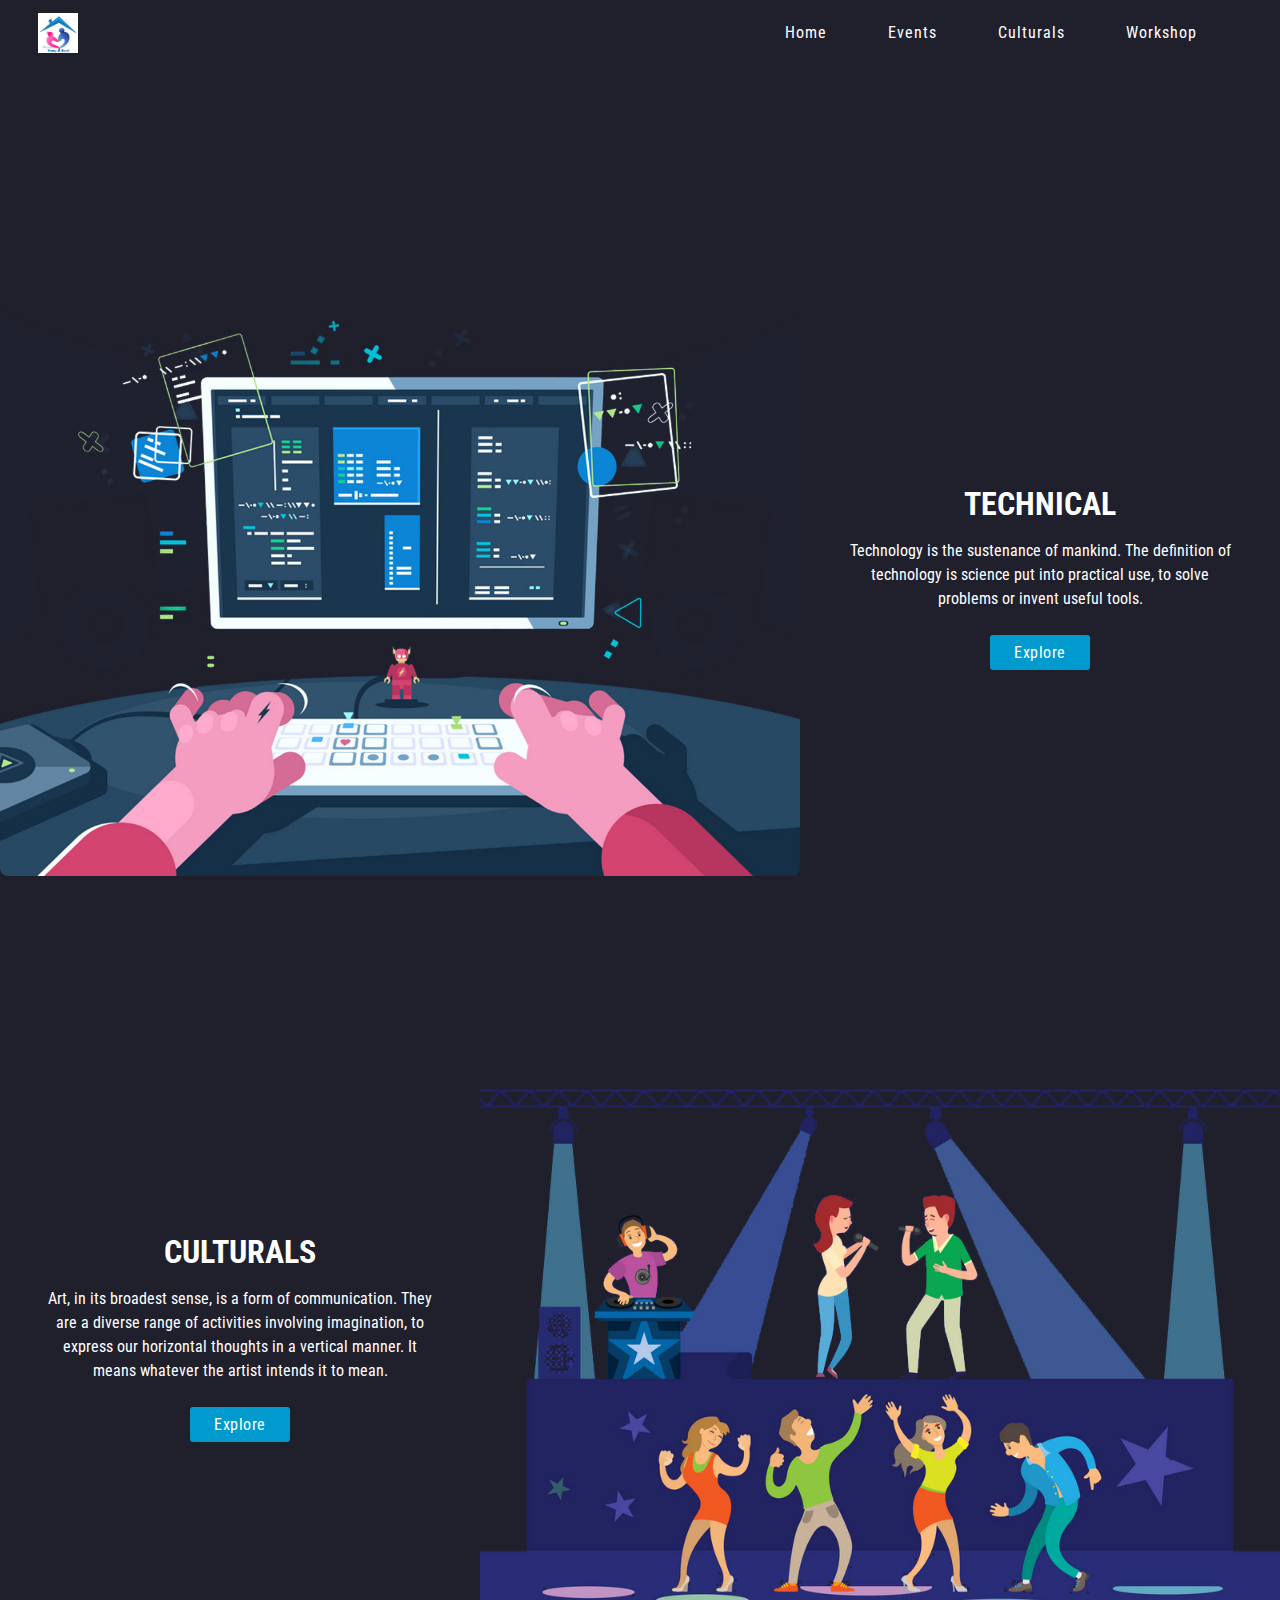
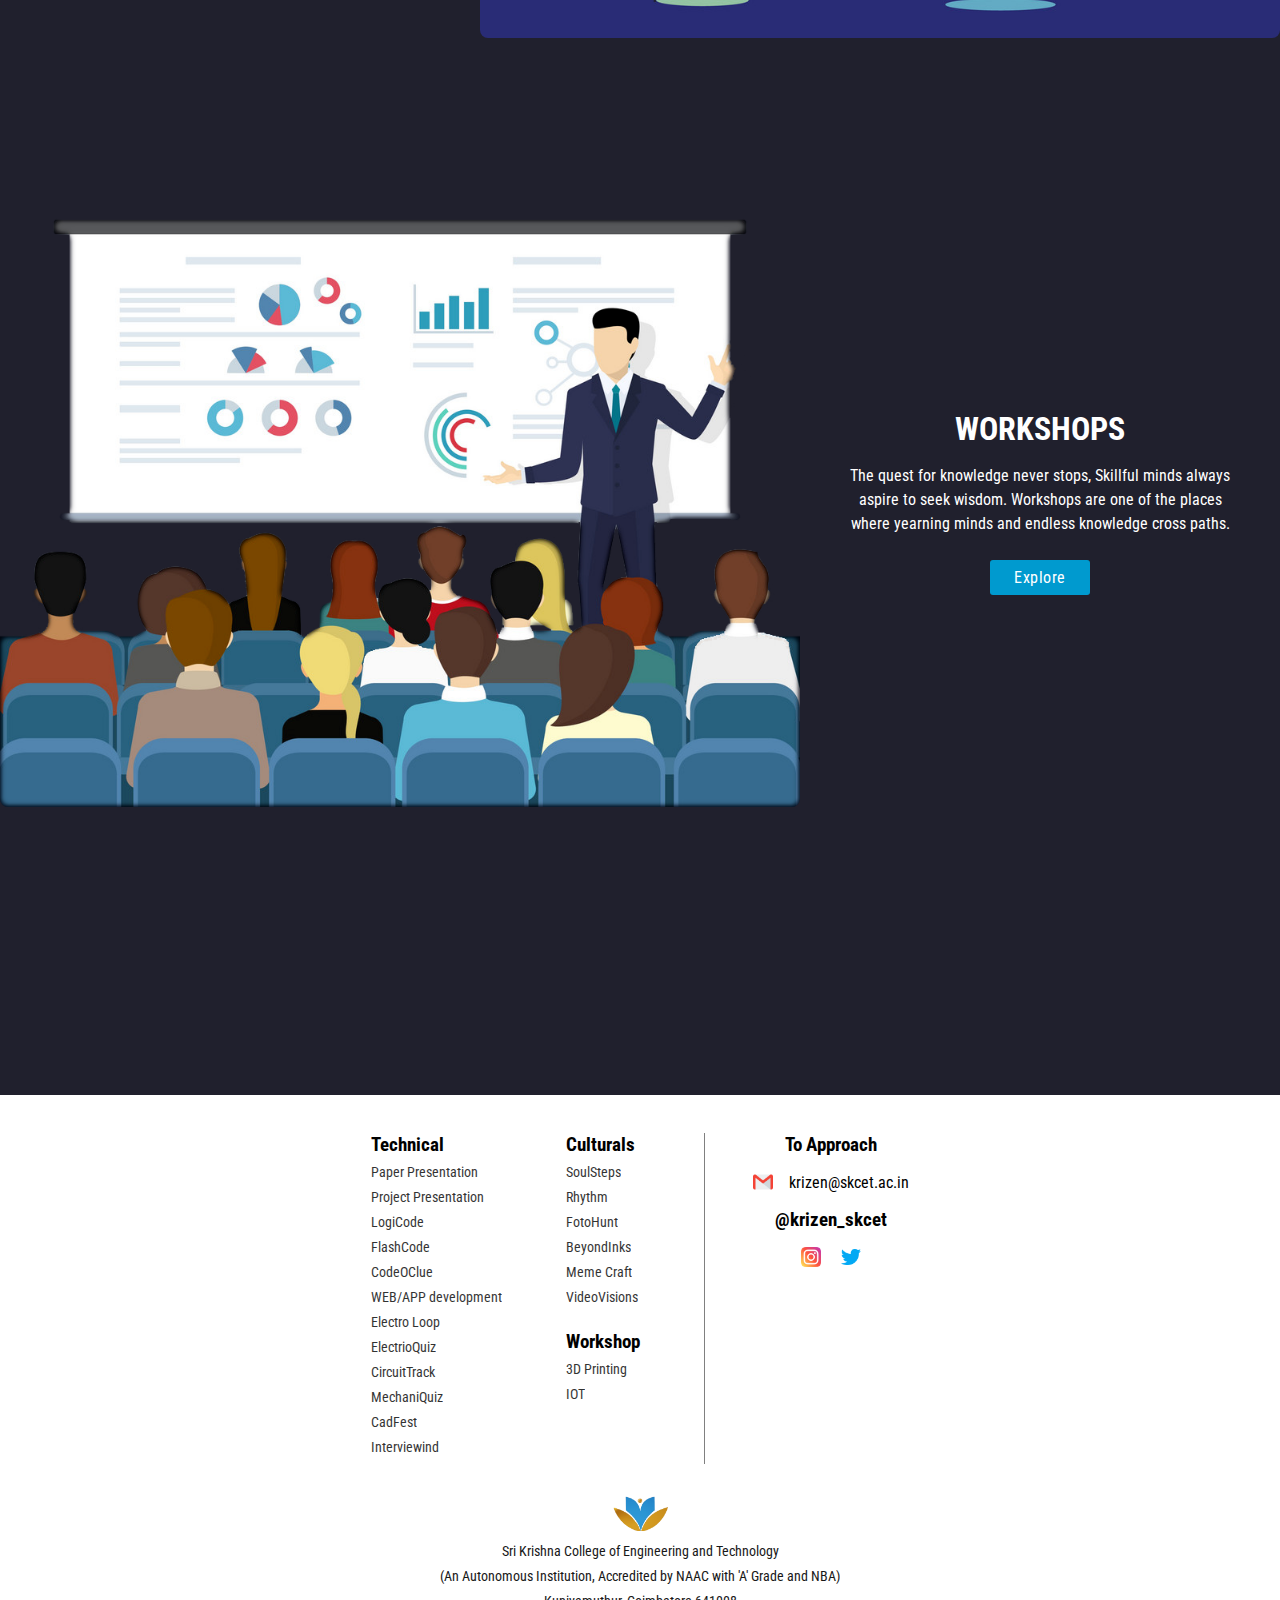
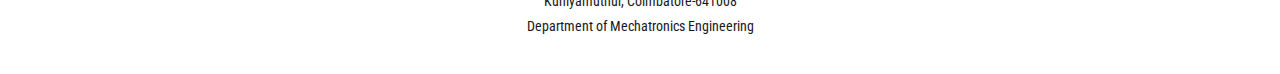
==== index.html @ 73d8bba2 "Add files via upload" ====
<!DOCTYPE html>
<html lang="en">
  <head>
    <meta charset="UTF-8" />
    <meta http-equiv="X-UA-Compatible" content="IE=edge" />
    <meta name="viewport" content="width=device-width, initial-scale=1.0" />
    <link
      href="https://fonts.googleapis.com/icon?family=Material+Icons"
      rel="stylesheet"
    />
    <link rel="stylesheet" href="/css/Home.css"/>
    <link rel="icon" type="image/png" href="/resources/logo/logo.png">
    <title>AMMAYAPAN CHARITABLE TRUST</title>
  </head>
  <body>
    <!-- hi this is AMMAYAPAN CHARITABLE TRUST -->
    <header class="navigation">
      <img src="/resources/logo/Act1.png" alt="logo" class="logo actlogo">
      <div class="nav">
        <div class="nav__item">
          <a href="/index.html">Home</a>
        </div>
        <div class="nav__item">
          <a href="/Html/event pages/eventsList.html">Events</a>
          <div class="dropdown">
            <a href="/Html/Description/EventsSubList1.html">Events SubList1</a>
            <a href="/Html/Description/EventsSubList2.html">Events SubList2</a>
          </div>
        </div>
        <div class="nav__item">
          <a href="/Html/event pages/Culturals.html">Culturals</a>
          <div class="dropdown">
            <a href="/Html/Description/Culturals1.html">Culturals1</a>
            <a href="/Html/Description/Culturals2.html">Culturals2</a>
          </div>
        </div>
        <div class="nav__item">
          <a href="/Html/event pages/workshop.html">Workshop</a>
        </div>
      </div>
      <div class="phone__nav">
        <div class="menu__btn">
          <div class="menu__btn__burger"></div>
        </div>
        <div class="navbar">
          <div class="nav__links">
            <a href="/index.html">Home</a>
            <a href="/Html/event pages/eventsList.html">Technical</a>
            <a href="/Html/event pages/Culturals.html">Culturals</a>
            <a href="/Html/event pages/workshop.html">Workshop</a>
          </div>
        </div>
      </div>
    </header>

    <section class="hero">
      <video loop autoplay playsinline muted id="vid"> 
        <!-- <source src="/resources/video/Krizen video.webm" type="video/webm">
        <source src="/resources/video/Krizen video.mp4" type="video/mp4"> -->
      </video>
    </section>  

    <section class="events__section">
      <div class="event">
        <img class="event__image" src="/resources/images/Technical vector.png" alt="" />
        <div class="event__div">
          <div class="inner__content">
            <h3 class="event__title">TECHNICAL</h3>
            <p class="event__description">
              Technology is the sustenance of mankind. The definition of technology is science put into practical use, to solve problems or invent useful tools.
            </p>
            <a href="/Html/event pages/Technical.html" class="event__overview">Explore</a>
          </div>
        </div>
      </div>
      <div class="event second">
        <div class="event__div second_event">
          <div class="inner__content">
            <h3 class="event__title">CULTURALS</h3>
            <p class="event__description">
              Art, in its broadest sense, is a form of communication. They are a diverse range of activities involving imagination, to express our horizontal thoughts in a vertical manner. It means whatever the artist intends it to mean.
            </p>
            <a href="/Html/event pages/nonTechnical.html" class="event__overview">Explore</a>
          </div>
        </div>
        <img class="event__image second_image" src="/resources/images/culturals vector.png" alt="" />
      </div>
      <div class="event">
        <img class="event__image" src="/resources/images/workshopVector.png" alt="" />
        <div class="event__div">
          <div class="inner__content">
            <h3 class="event__title">WORKSHOPS</h3>
            <p class="event__description">
              The quest for knowledge never stops, Skillful minds always aspire to seek wisdom. Workshops are one of the places where yearning minds and endless knowledge cross paths.
            </p>
            <a href="/Html/event pages/workshop.html" class="event__overview">Explore</a>
          </div>
        </div>
      </div>
    </section>

    <footer class="footer__section">
      <div class="footer__content">
        <div class="footer__top">
            <div class="events__links">
              <div class="Technical__links">
                <h3 class="link__title">Technical</h3>
                <a href="/Html/Description/PaperPresentaion.html">Paper Presentation</a>
                <a href="/Html/Description/ProjectPresentation.html">Project Presentation</a>
                <a href="/Html/Description/LogiCode.html">LogiCode</a>
                <a href="/Html/Description/FlashCode.html">FlashCode</a>
                <a href="/Html/Description/CodeOClue.html">CodeOClue</a>
                <a href="/Html/Description/WebAppDevelopment.html">WEB/APP development</a>
                <a href="/Html/Description/ElectroLoop.html">Electro Loop</a>
                <a href="/Html/Description/electrioQuiz.html">ElectrioQuiz</a>
                <a href="/Html/Description/circuitTrack.html">CircuitTrack</a>
                <a href="/Html/Description/MechaniQuiz.html">MechaniQuiz</a>
                <a href="/Html/Description/cadFest.html">CadFest</a>
                <a href="/Html/Description/interviewWind.html">Interviewind</a>
              </div>
              <div class="secondary__events">
                <div class="non-technical__links">
                  <h3 class="link__title">Culturals</h3>
                  <a href="/Html/Description/soulSteps.html">SoulSteps</a>
                <a href="/Html/Description/rhythm.html">Rhythm</a>
                <a href="/Html/Description/fotoHunt.html">FotoHunt</a>
                <a href="/Html/Description/beyondInks.html">BeyondInks</a>
                <a href="/Html/Description/memeCraft.html">Meme Craft</a>
                <a href="/Html/Description/videoVision.html">VideoVisions</a>
                </div>
                <div class="workshop__links">
                  <h3 class="link__title">Workshop</h3>
                  <a href="/Html/event pages/workshop.html">3D Printing</a>
                  <a href="/Html/event pages/workshop.html">IOT</a>
                </div>
              </div>
            </div>
            <div class="footer__contact">
              <div class="f__right__content">
                  <div class="contact__info">
                    <h3 class="info__title">To Approach</h3>
                    <div class="info__mail">
                        <img class="sm__image" src="/resources/images/gmail.png" alt="">
                        <a class="mail" href="mailto:krizen@skcet.ac.in">krizen@skcet.ac.in</a>
                    </div>
                  </div>
                  <div class="contact__social">
                    <h3 class="social__title">@krizen_skcet</h3>
                    <a href="https://www.instagram.com/krizen_skcet/"><img class="sm__image insta" src="/resources/images/instagram.png" alt="instagram"></a>
                    <a href="https://twitter.com/krizen_skcet"><img class="sm__image" src="/resources/images/twitter.png" alt="twitter"></a>
                  </div>
              </div>
            </div>
        </div>
        <div class="college">
            <a href="http://www.skcet.ac.in/"><img src="/resources/logo/skcetLogo.png" alt=""></a>
            <p>Sri Krishna College of Engineering and Technology</p>
            <p>(An Autonomous Institution, Accredited by NAAC with 'A' Grade and NBA)</p>
              <p>Kuniyamuthur, Coimbatore-641008</p>
              <p>Department of Mechatronics Engineering</p>
        </div>
      </div>
      <div class="footer__phone">
        <div class="phone__content">
          <div class="top__content">
            <a href="/Html/event pages/Technical.html">Technical</a>
            <p>|</p>
            <a href="/Html/event pages/nonTechnical.html">Culturals</a>
            <p>|</p>
            <a href="/Html/event pages/workshop.html">Workshop</a>
          </div>
          <div class="middle__content">
              <div class="info__mail">
                <img class="sm__image" src="/resources/images/gmail.png" alt="">
                <a class="mail" href="mailto:krizen@skcet.ac.in">krizen@skcet.ac.in</a>
              </div>
          </div>
          <div class="bottom__content">
              <p>@krizen_skcet</p>
              <a href="https://www.instagram.com/krizen_skcet/"><img class="sm__image insta" src="/resources/images/instagram.png" alt="instagram"></a>
              <a href="https://twitter.com/krizen_skcet"><img class="sm__image" src="/resources/images/twitter.png" alt="twitter"></a>
          </div>
          <div class="college">
              <a href="http://www.skcet.ac.in/"><img src="/resources/logo/skcetLogo.png" alt=""></a>
              <p>Sri Krishna College of Engineering and Technology</p>
              <p>(An Autonomous Institution, Accredited by NAAC with 'A' Grade and NBA)</p>
              <p>Kuniyamuthur, Coimbatore-641008</p>
              <p>Department of Mechatronics Engineering</p>
          </div>
        </div>
      </div>
    </footer>

    <script src="https://ajax.googleapis.com/ajax/libs/jquery/3.6.0/jquery.min.js"></script>
    <script src="/js/index.js"></script>
  </body>
</html>
---- css/Home.css ----
@import url("https://fonts.googleapis.com/css2?family=Roboto+Condensed:wght@300;400;700&display=swap");
@import url("https://fonts.googleapis.com/css2?family=Montserrat:wght@100;200;300;400;500;600;700;800;900&display=swap");
.footer__section {
  width: 100%;
  padding: 3% 5%;
  display: -webkit-box;
  display: -ms-flexbox;
  display: flex;
  -webkit-box-pack: center;
      -ms-flex-pack: center;
          justify-content: center;
  -webkit-box-align: center;
      -ms-flex-align: center;
          align-items: center;
  background-color: white;
}

.footer__section .footer__content {
  display: -webkit-box;
  display: -ms-flexbox;
  display: flex;
  -webkit-box-orient: vertical;
  -webkit-box-direction: normal;
      -ms-flex-direction: column;
          flex-direction: column;
}

.footer__section .footer__content .footer__top {
  display: -webkit-box;
  display: -ms-flexbox;
  display: flex;
  margin-bottom: 2rem;
}

.footer__section .footer__content .events__links {
  border-right: 1.5px solid grey;
  display: -webkit-box;
  display: -ms-flexbox;
  display: flex;
  margin-right: 3rem;
}

.footer__section .footer__content .events__links .secondary__events .non-technical__links {
  margin-bottom: 1rem;
}

.footer__section .footer__content .events__links .Technical__links,
.footer__section .footer__content .events__links .non-technical__links,
.footer__section .footer__content .events__links .workshop__links {
  display: -webkit-box;
  display: -ms-flexbox;
  display: flex;
  -webkit-box-orient: vertical;
  -webkit-box-direction: normal;
      -ms-flex-direction: column;
          flex-direction: column;
  margin-right: 4rem;
}

.footer__section .footer__content .events__links .Technical__links h3,
.footer__section .footer__content .events__links .non-technical__links h3,
.footer__section .footer__content .events__links .workshop__links h3 {
  font-size: 1.2rem;
  margin-bottom: 0.5rem;
}

.footer__section .footer__content .events__links .Technical__links a,
.footer__section .footer__content .events__links .non-technical__links a,
.footer__section .footer__content .events__links .workshop__links a {
  text-decoration: none;
  font-size: 0.9rem;
  color: black;
  opacity: 80%;
  margin-bottom: 0.5rem;
}

.footer__section .footer__content .events__links .Technical__links a:hover,
.footer__section .footer__content .events__links .non-technical__links a:hover,
.footer__section .footer__content .events__links .workshop__links a:hover {
  opacity: 100%;
}

.footer__section .footer__content .footer__contact {
  display: -webkit-box;
  display: -ms-flexbox;
  display: flex;
  -webkit-box-orient: vertical;
  -webkit-box-direction: normal;
      -ms-flex-direction: column;
          flex-direction: column;
  -webkit-box-align: center;
      -ms-flex-align: center;
          align-items: center;
}

.footer__section .footer__content .footer__contact .contact__info {
  text-align: center;
  display: -webkit-box;
  display: -ms-flexbox;
  display: flex;
  -webkit-box-orient: vertical;
  -webkit-box-direction: normal;
      -ms-flex-direction: column;
          flex-direction: column;
  margin-bottom: 1rem;
}

.footer__section .footer__content .footer__contact .contact__info h3 {
  font-size: 1.2rem;
  margin-bottom: 1rem;
}

.footer__section .footer__content .footer__contact .contact__info .info__mail {
  display: -webkit-box;
  display: -ms-flexbox;
  display: flex;
  -webkit-box-align: center;
      -ms-flex-align: center;
          align-items: center;
}

.footer__section .footer__content .footer__contact .contact__info .info__mail a {
  text-decoration: none;
  color: black;
  margin-left: 1rem;
}

.footer__section .footer__content .footer__contact .contact__social {
  text-align: center;
}

.footer__section .footer__content .footer__contact .contact__social h3 {
  font-size: 1.2rem;
  margin-bottom: 1rem;
}

.footer__section .footer__content .sm__image {
  width: 20px;
  height: 20px;
}

.footer__section .footer__content .insta {
  margin-right: 1rem;
}

.footer__section .footer__phone {
  padding: 4% 2%;
  width: 100%;
  display: none;
}

.footer__section .footer__phone .phone__content {
  width: 100%;
  display: -webkit-box;
  display: -ms-flexbox;
  display: flex;
  -webkit-box-orient: vertical;
  -webkit-box-direction: normal;
      -ms-flex-direction: column;
          flex-direction: column;
}

.footer__section .footer__phone .phone__content .top__content {
  display: -webkit-box;
  display: -ms-flexbox;
  display: flex;
  -webkit-box-pack: center;
      -ms-flex-pack: center;
          justify-content: center;
  margin-bottom: 1.5rem;
}

.footer__section .footer__phone .phone__content .top__content a {
  text-decoration: none;
  color: black;
}

.footer__section .footer__phone .phone__content .top__content p {
  margin: 0 5%;
  opacity: 60%;
}

.footer__section .footer__phone .phone__content .middle__content {
  display: -webkit-box;
  display: -ms-flexbox;
  display: flex;
  -webkit-box-orient: vertical;
  -webkit-box-direction: normal;
      -ms-flex-direction: column;
          flex-direction: column;
  -webkit-box-align: center;
      -ms-flex-align: center;
          align-items: center;
  padding-right: 5%;
  margin-bottom: 1.5rem;
}

.footer__section .footer__phone .phone__content .middle__content .info__mail {
  display: -webkit-box;
  display: -ms-flexbox;
  display: flex;
}

.footer__section .footer__phone .phone__content .middle__content .info__mail a {
  text-decoration: none;
  color: black;
  margin-left: 1rem;
}

.footer__section .footer__phone .phone__content .bottom__content {
  display: -webkit-box;
  display: -ms-flexbox;
  display: flex;
  -webkit-box-pack: center;
      -ms-flex-pack: center;
          justify-content: center;
  margin-bottom: 1.5rem;
}

.footer__section .footer__phone .phone__content .bottom__content p {
  margin-right: 1rem;
}

.footer__section .footer__phone .phone__content .sm__image {
  width: 20px;
  height: 20px;
}

.footer__section .footer__phone .phone__content .insta {
  margin-right: 1rem;
}

.footer__section .college {
  text-align: center;
}

.footer__section .college img {
  width: 55px;
  height: 35px;
  margin-bottom: 0.5rem;
  -o-object-fit: cover;
     object-fit: cover;
}

.footer__section .college p {
  color: black;
  opacity: 90%;
  font-size: .9rem;
}

.footer__section .college p + p {
  margin-top: 0.5rem;
}

@media screen and (max-width: 568px) {
  .footer__content {
    display: none !important;
  }
  .footer__phone {
    display: -webkit-box !important;
    display: -ms-flexbox !important;
    display: flex !important;
  }
}

.navigation {
  padding: 1% 6% 1% 3%;
  position: absolute;
  top: 0;
  left: 0;
  z-index: 100;
  width: 100%;
  display: -webkit-box;
  display: -ms-flexbox;
  display: flex;
  -webkit-box-pack: justify;
      -ms-flex-pack: justify;
          justify-content: space-between;
  -webkit-box-align: center;
      -ms-flex-align: center;
          align-items: center;
}

.navigation .logo {
  width: 40px;
}

.navigation .skcetlogo {
  height: 35px;
  width: 170px;
  -o-object-fit: cover;
     object-fit: cover;
}

.navigation .nav {
  display: -webkit-box;
  display: -ms-flexbox;
  display: flex;
}

.navigation .nav .nav__item + .nav__item {
  margin-left: 3rem;
}

.navigation .nav .nav__item {
  display: -webkit-box;
  display: -ms-flexbox;
  display: flex;
  -webkit-box-orient: vertical;
  -webkit-box-direction: normal;
      -ms-flex-direction: column;
          flex-direction: column;
  position: relative;
}

.navigation .nav .nav__item a {
  text-decoration: none;
  color: white;
  padding: 0.6rem 0.4rem;
  letter-spacing: 1px;
}

.navigation .nav .nav__item .dropdown {
  visibility: hidden;
  display: -webkit-box;
  display: -ms-flexbox;
  display: flex;
  -webkit-box-orient: vertical;
  -webkit-box-direction: normal;
      -ms-flex-direction: column;
          flex-direction: column;
  position: absolute;
  top: 100%;
  left: 0;
  z-index: -1;
  width: 200px;
  text-align: center;
  background-color: white;
  border-radius: 0.2rem;
  opacity: 0;
  -webkit-transform: translate(-50px, -20px);
          transform: translate(-50px, -20px);
  -webkit-transition: all 0.4s ease;
  transition: all 0.4s ease;
}

.navigation .nav .nav__item .dropdown a {
  color: black;
  padding: 0.7rem;
}

.navigation .nav .nav__item .dropdown a:hover {
  background-color: #e9e9e9;
}

.navigation .nav .nav__item .dropdown a + a {
  border-top: 1.5px solid #d8d8d8;
}

.navigation .nav .nav__item:hover .dropdown {
  visibility: visible;
  opacity: 1;
  z-index: 1;
  -webkit-transform: translate(-50px, 0px);
          transform: translate(-50px, 0px);
  -webkit-transition-delay: 0s, 0s, 0.3s;
          transition-delay: 0s, 0s, 0.3s;
  pointer-events: all;
}

.navigation .nav .nav__item:focus .dropdown {
  visibility: hidden;
}

.navigation .phone__nav {
  display: none;
}

.navigation .phone__nav .menu__btn {
  position: relative;
  display: -webkit-box;
  display: -ms-flexbox;
  display: flex;
  -webkit-box-pack: center;
      -ms-flex-pack: center;
          justify-content: center;
  -webkit-box-align: center;
      -ms-flex-align: center;
          align-items: center;
  width: 30px;
  height: 30px;
  cursor: pointer;
  -webkit-transition: all 0.5s ease-in-out;
  transition: all 0.5s ease-in-out;
  z-index: 5;
  overflow-x: hidden;
}

.navigation .phone__nav .menu__btn__burger {
  width: 25px;
  height: 2px;
  background: white;
  border-radius: 5px;
  -webkit-transition: all 0.5s ease-in-out;
  transition: all 0.5s ease-in-out;
}

.navigation .phone__nav .menu__btn__burger::before,
.navigation .phone__nav .menu__btn__burger::after {
  content: "";
  position: absolute;
  width: 25px;
  height: 2px;
  background: white;
  border-radius: 5px;
  -webkit-transition: all 0.5s ease-in-out;
  transition: all 0.5s ease-in-out;
}

.navigation .phone__nav .menu__btn__burger::before {
  -webkit-transform: translateY(-7px);
          transform: translateY(-7px);
}

.navigation .phone__nav .menu__btn__burger::after {
  -webkit-transform: translateY(7px);
          transform: translateY(7px);
}

.navigation .phone__nav .menu__btn.open .menu__btn__burger {
  -webkit-transform: translatex(-50px);
          transform: translatex(-50px);
  background: transparent;
}

.navigation .phone__nav .menu__btn.open .menu__btn__burger::before {
  -webkit-transform: rotate(45deg) translate(35px, -35px);
          transform: rotate(45deg) translate(35px, -35px);
}

.navigation .phone__nav .menu__btn.open .menu__btn__burger::after {
  -webkit-transform: rotate(-45deg) translate(35px, 35px);
          transform: rotate(-45deg) translate(35px, 35px);
}

.navigation .phone__nav .navbar {
  position: fixed;
  top: 0;
  right: 0;
  width: 50%;
  height: 100vh;
  width: 0;
  background-color: #20202d;
  -webkit-box-shadow: 3px 0 20px black;
          box-shadow: 3px 0 20px black;
  overflow: hidden;
  display: -webkit-box;
  display: -ms-flexbox;
  display: flex;
  -webkit-box-pack: center;
      -ms-flex-pack: center;
          justify-content: center;
  -webkit-box-align: center;
      -ms-flex-align: center;
          align-items: center;
}

.navigation .phone__nav .navbar .nav__links {
  display: -webkit-box;
  display: -ms-flexbox;
  display: flex;
  -webkit-box-orient: vertical;
  -webkit-box-direction: normal;
      -ms-flex-direction: column;
          flex-direction: column;
  text-align: center;
}

.navigation .phone__nav .navbar .nav__links a {
  text-decoration: none;
  color: white;
  font-size: 1.2rem;
}

.navigation .phone__nav .navbar .nav__links a + a {
  margin-top: 2rem;
}

@media screen and (max-width: 823px) {
  .navigation {
    padding: 2% !important;
  }
  .navigation .logo {
    width: 30px;
  }
  .navigation .phone__nav {
    display: block;
  }
  .navigation .nav {
    display: none;
  }
}

@media screen and (max-width: 1025px) {
  .navigation {
    padding: 1% 2.5%;
  }
  .navigation .logo {
    width: 25px;
  }
  .navigation .skcetlogo {
    width: 170px;
  }
  .navigation .nav .dropdown {
    display: none !important;
  }
}

#hero {
  width: 100%;
}

#hero .image_div {
  width: 100%;
  height: 100%;
}

#hero img {
  display: block;
  width: 100%;
  height: 100%;
  -o-object-fit: cover;
     object-fit: cover;
}

#cards {
  background-color: #20202d;
  padding: 5%;
}

#cards .cards-content {
  display: -webkit-box;
  display: -ms-flexbox;
  display: flex;
  -ms-flex-wrap: wrap;
      flex-wrap: wrap;
  -webkit-box-pack: center;
      -ms-flex-pack: center;
          justify-content: center;
  margin: -5rem 0 0 -5rem;
}

#cards .cards-content .event-card {
  overflow: hidden;
  width: 21rem;
  border-radius: 8px;
  margin: 5rem 0 0 5rem;
}

#cards .cards-content .event-card .event-img img {
  width: 100%;
  height: 200px;
  -o-object-fit: cover;
     object-fit: cover;
  display: block;
}

#cards .cards-content .event-card .card-details {
  background-color: white;
  padding: 10%;
  height: 100%;
}

#cards .cards-content .event-card .card-details h4 {
  font-family: "Montserrat", sans-serif;
  font-size: 1.2rem;
  margin-bottom: 1rem;
}

#cards .cards-content .event-card .card-details p {
  text-align: justify;
  margin-bottom: 2rem;
  line-height: 1.4rem;
}

#cards .cards-content .event-card .card-details a {
  padding: 2.9% 10%;
  width: 29%;
  text-align: center;
  text-decoration: none;
  background-color: #009acf;
  font-size: 1.1rem;
  color: white;
  letter-spacing: 1px;
  border-radius: 5px;
}

@media screen and (max-width: 568px) {
  #hero {
    height: 33vh;
  }
  #cards {
    padding: 15% 5% !important;
  }
  .cards-content {
    margin: -4rem 0 0 -4rem !important;
  }
  .cards-content .event-card {
    width: 270px !important;
    margin: 4rem 0 0 4rem !important;
  }
  .cards-content .event-card .card-details {
    padding: 8% 10% !important;
  }
  .cards-content .event-card .card-details h4 {
    font-size: 1.5rem;
    margin-bottom: 0.6rem !important;
  }
  .cards-content .event-card .card-details p {
    margin-bottom: 1rem !important;
    line-height: 1.1rem !important;
    font-size: 0.8rem;
  }
  .cards-content .event-card .card-details a {
    padding: 2.5% 6% !important;
    font-size: .9rem !important;
  }
}

@media screen and (min-width: 569px) and (max-width: 750px) {
  #cards {
    padding: 8% 5% !important;
  }
  .cards-content {
    margin: -4rem 0 0 -4rem !important;
  }
  .cards-content .event-card {
    width: 250px !important;
    margin: 4rem 0 0 4rem !important;
  }
  .cards-content .event-card .card-details {
    padding: 6% 10% !important;
  }
  .cards-content .event-card .card-details h4 {
    font-size: 1.5rem;
    margin-bottom: 0.6rem !important;
  }
  .cards-content .event-card .card-details p {
    margin-bottom: 1rem !important;
    line-height: 1.1rem !important;
    font-size: 0.8rem;
  }
  .cards-content .event-card .card-details a {
    width: 25% !important;
    padding: 3% 6% !important;
    font-size: .9rem !important;
  }
}

@media screen and (min-width: 751px) and (max-width: 1025px) {
  #hero {
    height: 500px;
  }
  #cards {
    padding: 8% 5% !important;
  }
  .cards-content {
    margin: -4rem 0 0 -4rem !important;
  }
  .cards-content .event-card {
    width: 250px !important;
    margin: 4rem 0 0 4rem !important;
  }
  .cards-content .event-card .card-details {
    padding: 7% !important;
  }
  .cards-content .event-card .card-details h4 {
    font-size: 1rem !important;
    margin-bottom: 0.6rem !important;
  }
  .cards-content .event-card .card-details p {
    margin-bottom: .8rem !important;
    line-height: 1.1rem !important;
    font-size: 0.8rem;
  }
  .cards-content .event-card .card-details a {
    width: 25% !important;
    padding: 2.5% 5% !important;
    font-size: .8rem !important;
  }
}

.main {
  color: white;
  width: 100%;
  background: -webkit-gradient(linear, left top, left bottom, from(var(--gradient-color-top)), color-stop(25%, var(--gradient-color-bottom)), to(var(--gradient-color-bottom)));
  background: linear-gradient(var(--gradient-color-top) 0%, var(--gradient-color-bottom) 25%, var(--gradient-color-bottom) 100%);
  padding: 5% 12%;
}

.mainContent {
  width: 100%;
  margin: 0 auto;
  max-width: 1600px;
}

.title {
  display: -webkit-box;
  display: -ms-flexbox;
  display: flex;
  -webkit-box-pack: justify;
      -ms-flex-pack: justify;
          justify-content: space-between;
  -webkit-box-align: center;
      -ms-flex-align: center;
          align-items: center;
  padding: 5% 0% 0%;
}

.heading {
  font-size: 3.5rem;
  font-weight: 500;
  font-family: "Montserrat", sans-serif;
}

.register {
  background: var(--primary-color);
  color: #fff;
  text-decoration: none;
  padding: 0.5rem 1.5rem;
  border-radius: 2px;
  letter-spacing: 0.5px;
}

.register + .register {
  margin-left: 1.5rem;
}

.main_links {
  display: -webkit-box;
  display: -ms-flexbox;
  display: flex;
}

.main_links .brochure {
  display: -webkit-box;
  display: -ms-flexbox;
  display: flex;
  -webkit-box-align: center;
      -ms-flex-align: center;
          align-items: center;
}

.main_links .brochure a {
  text-decoration: none;
  color: white;
}

.main_links .download {
  margin-left: 0.5rem;
  width: 15px;
  height: 15px;
}

.aboutTitle,
.detailsTitle,
.contactsTitle {
  font-weight: 500;
  font-size: 1.5rem;
  letter-spacing: 1.5px;
  margin-top: 50px;
  font-family: "Montserrat", sans-serif;
}

.aboutContent,
.contactsContent {
  font-weight: 200;
  text-align: justify;
  text-justify: inter-word;
  font-size: 1.1rem;
  line-height: 1.8rem;
  margin-top: 1rem;
  margin-left: 4%;
  font-family: "Roboto Condensed", sans-serif;
}

.contactsContent a {
  text-decoration: none;
  color: white;
}

.roundsTitle {
  font-weight: 400;
  font-size: 1.2rem;
  margin-top: 30px;
  font-family: "Montserrat", sans-serif;
}

.webListContent {
  margin-left: 4%;
}

.listsContent {
  text-indent: 1rem;
}

.roundsContent {
  font-weight: 200;
  font-size: 1.1rem;
  text-align: justify;
  line-height: 1.8rem;
  margin-top: 20px;
  margin-left: 4%;
  font-family: "Roboto Condensed", sans-serif;
}

.roundsContent li {
  margin-bottom: 1rem;
}

.roundsContent p {
  margin-bottom: 0.5rem;
}

.roundsContent h3 {
  font-weight: 400;
  letter-spacing: 0.5px;
}

.iot {
  margin-top: 5rem;
}

@media only screen and (max-width: 1024px) {
  .main {
    padding: 8% 7%;
  }
  .title {
    -webkit-box-orient: vertical;
    -webkit-box-direction: normal;
        -ms-flex-direction: column;
            flex-direction: column;
  }
  .heading {
    font-size: 2.2rem;
    text-align: center;
    margin-bottom: 1.5rem;
  }
  .aboutTitle,
  .detailsTitle,
  .contactsTitle {
    font-size: 1.3rem;
    letter-spacing: 1.5px;
  }
  .aboutContent,
  .contactsContent {
    font-size: 1rem;
    margin-left: 0;
  }
  .roundsTitle {
    font-size: 1.1rem;
  }
  .listsContent {
    margin-left: 5%;
    text-indent: 0;
  }
  .roundsContent {
    font-size: 1rem;
    margin-left: 0;
  }
  .themes {
    margin-left: 2rem;
  }
}

@media only screen and (max-width: 639px) {
  .main {
    padding: 15% 7%;
  }
}

:root {
  --primary-color: #009acf;
  --gradient-color-top: #19191e;
  --gradient-color-bottom: #20202d;
}

* {
  margin: 0;
  padding: 0;
  -webkit-box-sizing: border-box;
          box-sizing: border-box;
  font-size: 100%;
  font-family: "Roboto Condensed", sans-serif;
}

body {
  overflow-x: hidden;
}

.hero {
  width: 100%;
  background-color: #20202d;
  position: relative;
}

.hero video {
  width: 100%;
  height: 100%;
  -o-object-fit: cover;
     object-fit: cover;
  display: block;
}

.hero__title {
  font-size: 6rem;
  letter-spacing: 1.5rem;
  color: white;
  position: absolute;
  top: 50%;
  left: 50%;
  -webkit-transform: translate(-50%, -50%);
          transform: translate(-50%, -50%);
}

.events__section {
  width: 100%;
  padding: 10% 0;
  display: -webkit-box;
  display: -ms-flexbox;
  display: flex;
  -webkit-box-orient: vertical;
  -webkit-box-direction: normal;
      -ms-flex-direction: column;
          flex-direction: column;
  background-color: #20202d;
}

.events__section .second {
  padding-right: 0 !important;
}

.events__section .second .second_image {
  padding-right: 0;
}

.events__section .event {
  display: -webkit-box;
  display: -ms-flexbox;
  display: flex;
  -webkit-box-pack: justify;
      -ms-flex-pack: justify;
          justify-content: space-between;
  width: 100%;
  max-width: 1600px;
  margin: 0 auto 10rem;
}

.events__section .event__image {
  width: 50em;
  -webkit-box-shadow: 0 0 20 black;
          box-shadow: 0 0 20 black;
  border-radius: 0.5rem;
}

.events__section .event__div {
  display: -webkit-box;
  display: -ms-flexbox;
  display: flex;
  -webkit-box-pack: center;
      -ms-flex-pack: center;
          justify-content: center;
  -webkit-box-align: center;
      -ms-flex-align: center;
          align-items: center;
  width: 100%;
}

.events__section .event__div .inner__content {
  text-align: center;
  color: white;
  width: 400px;
  display: -webkit-box;
  display: -ms-flexbox;
  display: flex;
  -webkit-box-orient: vertical;
  -webkit-box-direction: normal;
      -ms-flex-direction: column;
          flex-direction: column;
  -webkit-box-align: center;
      -ms-flex-align: center;
          align-items: center;
}

.events__section .event__div .inner__content .event__title {
  font-size: 2rem;
  margin-bottom: 1rem;
}

.events__section .event__div .inner__content .event__description {
  line-height: 1.5rem;
  margin-bottom: 1.5rem;
}

.events__section .event__div .inner__content .event__overview {
  letter-spacing: 0.5px;
  text-decoration: none;
  color: white;
  padding: 0.5rem 1.5rem;
  background-color: #009acf;
  border-radius: 3px;
}

@media screen and (max-width: 736px) {
  .hero {
    height: 250px;
  }
  .hero__title {
    font-size: 3rem;
  }
  .event__section {
    padding: 10% 2% !important;
  }
  .event__image {
    width: 99% !important;
    height: 20% !important;
  }
  .event__div,
  .event {
    width: 99% !important;
    padding: 0 !important;
  }
  .event__description {
    text-align: justify;
    text-align-last: center;
    padding: 1%;
  }
}

@media screen and (max-width: 1024px) {
  .event {
    -webkit-box-orient: vertical;
    -webkit-box-direction: normal;
        -ms-flex-direction: column;
            flex-direction: column;
    -webkit-box-align: center;
        -ms-flex-align: center;
            align-items: center;
    margin-bottom: 4rem !important;
    padding: 0 !important;
  }
  .event .event__image {
    width: 45rem;
    margin-bottom: 3rem;
  }
  .second {
    -webkit-box-orient: vertical !important;
    -webkit-box-direction: reverse !important;
        -ms-flex-direction: column-reverse !important;
            flex-direction: column-reverse !important;
  }
}

@media screen and (min-width: 1300px) and (max-width: 1400px) {
  .event {
    padding-right: 3% !important;
  }
  .second {
    padding-left: 3% !important;
  }
}
/*# sourceMappingURL=Home.css.map */
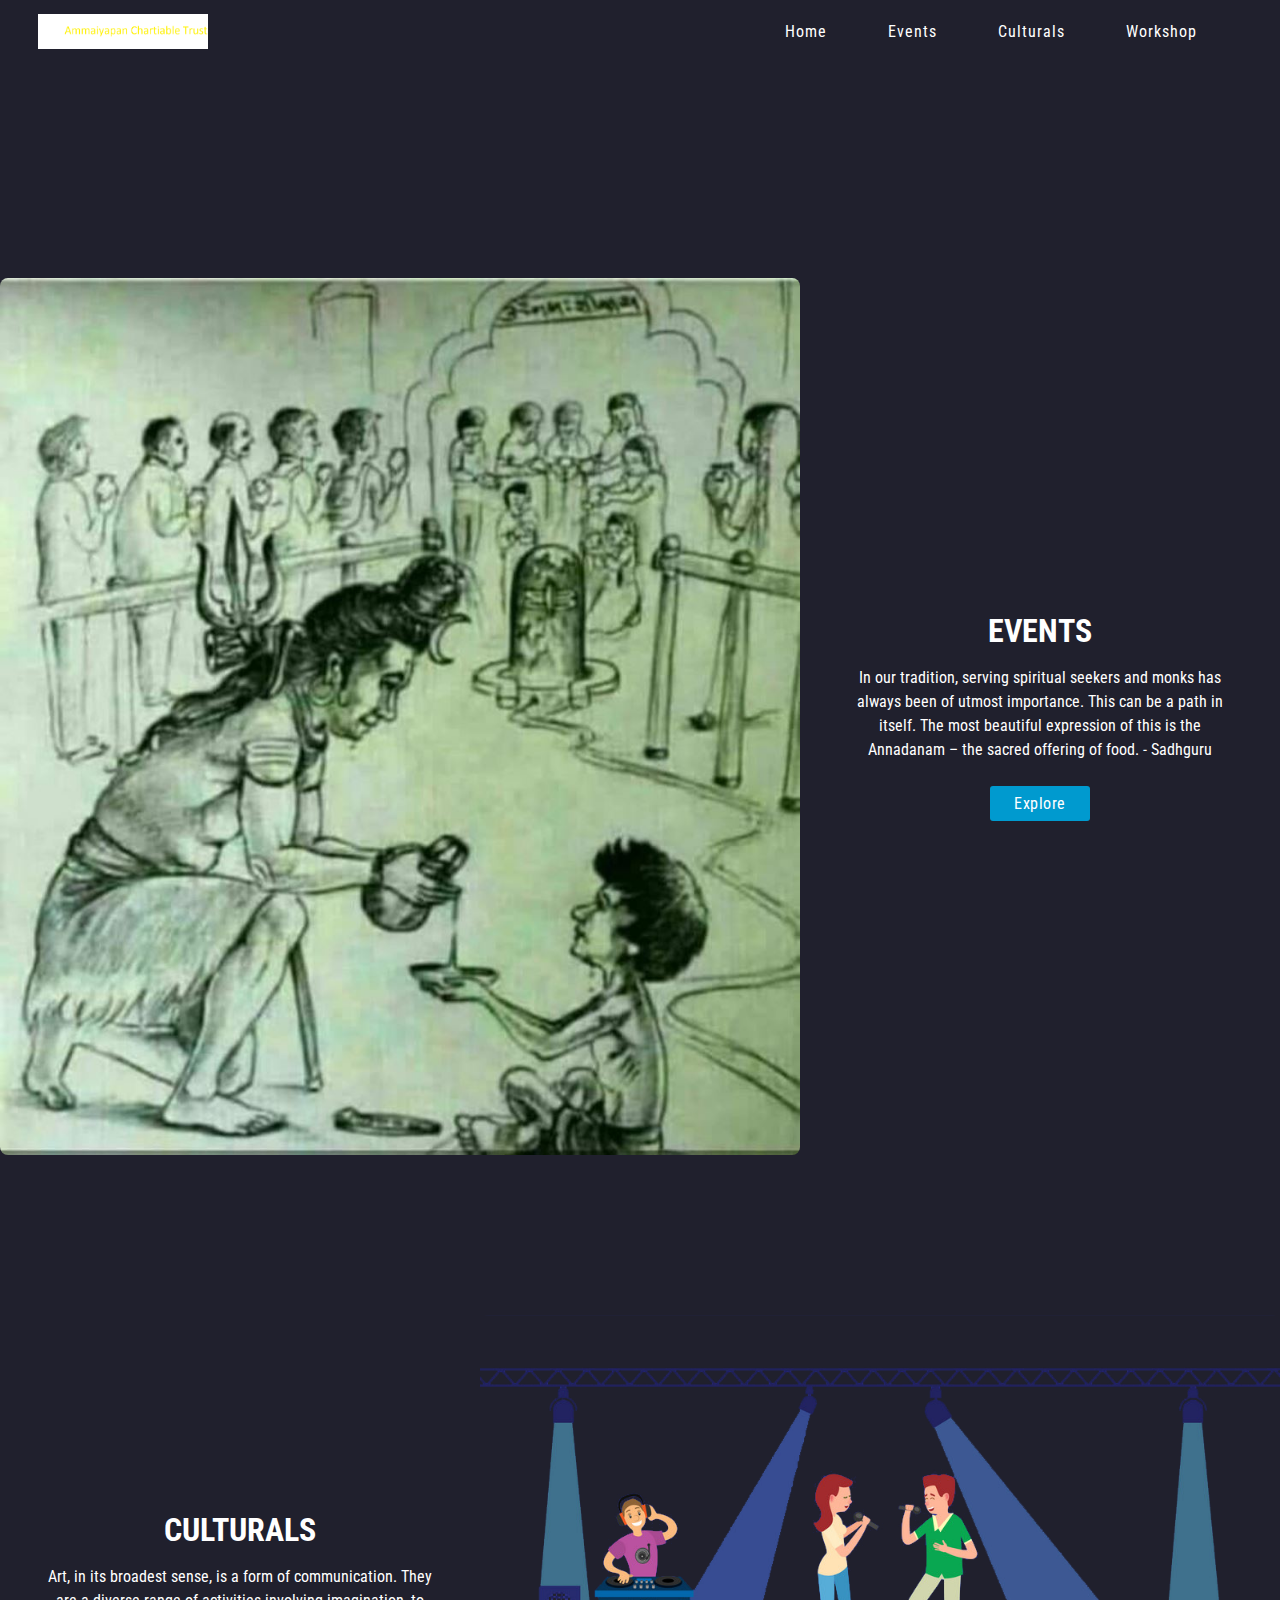
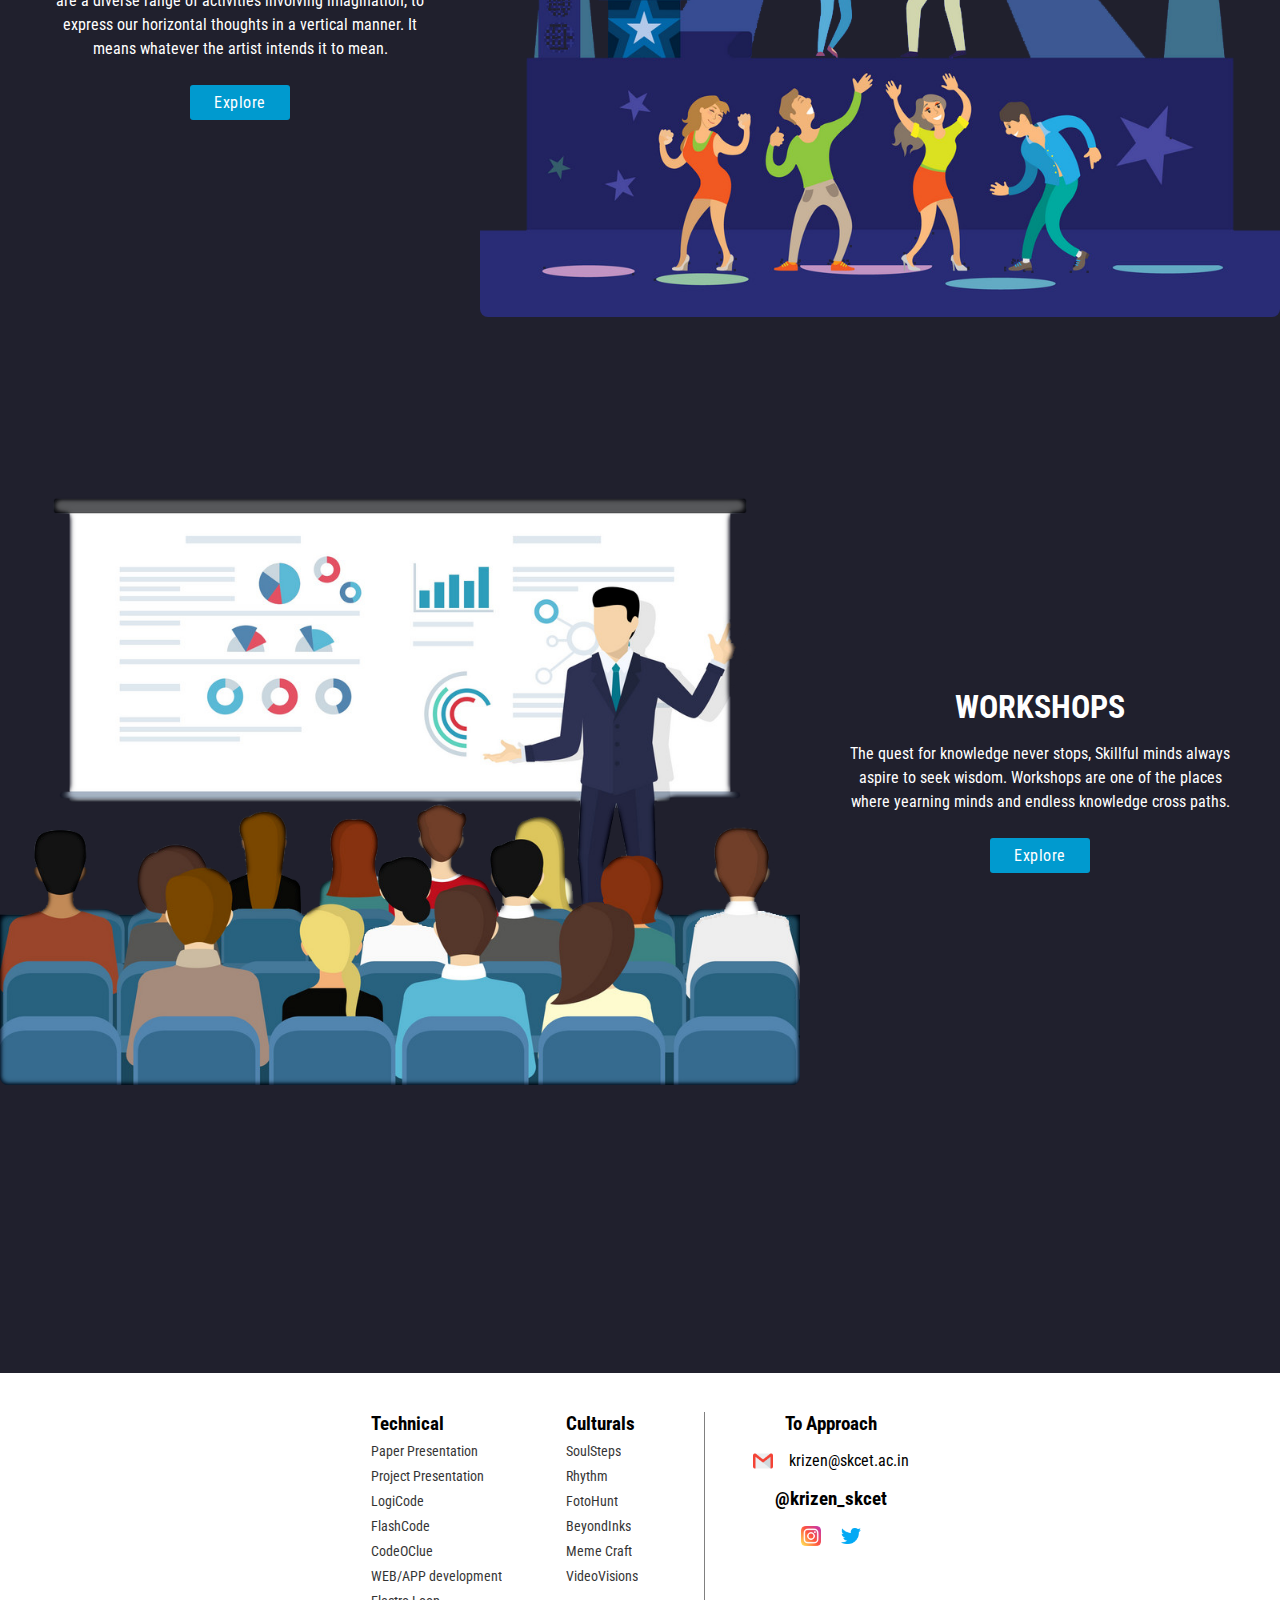
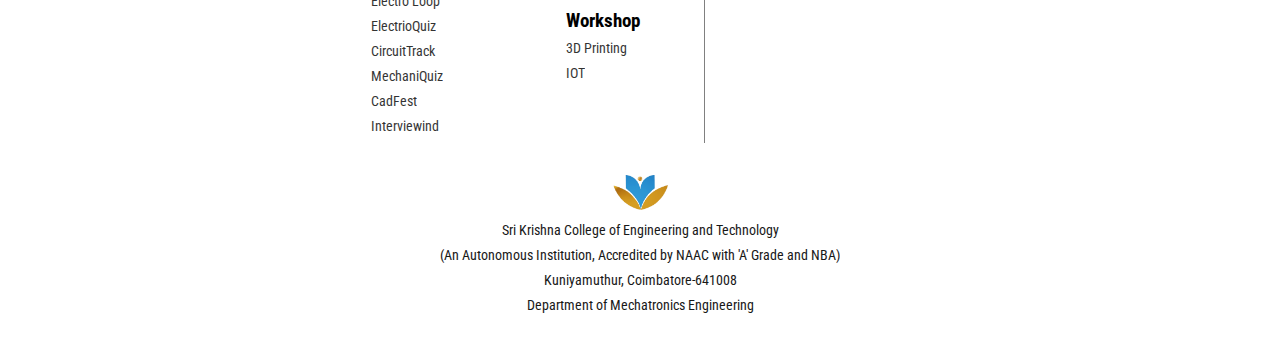
==== commit 1aec9e1e: "Changes 1" ====
--- a/index.html
+++ b/index.html
@@ -9,35 +9,48 @@
       rel="stylesheet"
     />
     <link rel="stylesheet" href="/css/Home.css"/>
-    <link rel="icon" type="image/png" href="/resources/logo/logo.png">
-    <title>AMMAYAPAN CHARITABLE TRUST</title>
+    <link rel="icon" type="image/png" href="/resources/logo/ACTlogo.png">
+    <title>Ammaiyapan Charitable Trust</title>
   </head>
   <body>
-    <!-- hi this is AMMAYAPAN CHARITABLE TRUST -->
+    <!-- hi this is  -->
     <header class="navigation">
-      <img src="/resources/logo/Act1.png" alt="logo" class="logo actlogo">
+      <img src="/resources/logo/ACT.png" alt="logo" class="logo skcetlogo">
       <div class="nav">
         <div class="nav__item">
           <a href="/index.html">Home</a>
         </div>
-        <div class="nav__item">
-          <a href="/Html/event pages/eventsList.html">Events</a>
+
+
+        <div class="nav__item">
+          <a href="/Html/event pages/Events.html">Events</a>
           <div class="dropdown">
-            <a href="/Html/Description/EventsSubList1.html">Events SubList1</a>
-            <a href="/Html/Description/EventsSubList2.html">Events SubList2</a>
-          </div>
-        </div>
-        <div class="nav__item">
-          <a href="/Html/event pages/Culturals.html">Culturals</a>
+            <a href="/Html/Description/Annadhanam.html">Annadhanam</a>
+            <a href="/Html/Description/MedicalCamp.html">Medical Camp</a>
+          </div>
+        </div>
+
+
+
+        <div class="nav__item">
+          <a href="/Html/event pages/nonTechnical.html">Culturals</a>
           <div class="dropdown">
-            <a href="/Html/Description/Culturals1.html">Culturals1</a>
-            <a href="/Html/Description/Culturals2.html">Culturals2</a>
-          </div>
-        </div>
+            <a href="/Html/Description/soulSteps.html">SoulSteps</a>
+            <a href="/Html/Description/rhythm.html">Rhythm</a>
+            <a href="/Html/Description/fotoHunt.html">FotoHunt</a>
+            <a href="/Html/Description/beyondInks.html">BeyondInks</a>
+            <a href="/Html/Description/memeCraft.html">Meme Craft</a>
+            <a href="/Html/Description/videoVision.html">VideoVisions</a>
+          </div>
+        </div>
+
+
         <div class="nav__item">
           <a href="/Html/event pages/workshop.html">Workshop</a>
         </div>
       </div>
+
+
       <div class="phone__nav">
         <div class="menu__btn">
           <div class="menu__btn__burger"></div>
@@ -45,8 +58,8 @@
         <div class="navbar">
           <div class="nav__links">
             <a href="/index.html">Home</a>
-            <a href="/Html/event pages/eventsList.html">Technical</a>
-            <a href="/Html/event pages/Culturals.html">Culturals</a>
+            <a href="/Html/event pages/Events.html">Events</a>
+            <a href="/Html/event pages/nonTechnical.html">Culturals</a>
             <a href="/Html/event pages/workshop.html">Workshop</a>
           </div>
         </div>
@@ -55,24 +68,26 @@
 
     <section class="hero">
       <video loop autoplay playsinline muted id="vid"> 
-        <!-- <source src="/resources/video/Krizen video.webm" type="video/webm">
-        <source src="/resources/video/Krizen video.mp4" type="video/mp4"> -->
+        <source src="/resources/video/Krizen video.webm" type="video/webm">
+        <source src="/resources/video/Krizen video.mp4" type="video/mp4">
       </video>
     </section>  
 
     <section class="events__section">
       <div class="event">
-        <img class="event__image" src="/resources/images/Technical vector.png" alt="" />
+        <img class="event__image" src="/resources/images/Annadhanam1.jpg" alt="" />
         <div class="event__div">
           <div class="inner__content">
-            <h3 class="event__title">TECHNICAL</h3>
+            <h3 class="event__title">EVENTS</h3>
             <p class="event__description">
-              Technology is the sustenance of mankind. The definition of technology is science put into practical use, to solve problems or invent useful tools.
+              In our tradition, serving spiritual seekers and monks has always been of utmost importance. This can be a path in itself. The most beautiful expression of this is the Annadanam – the sacred offering of food. - Sadhguru
             </p>
-            <a href="/Html/event pages/Technical.html" class="event__overview">Explore</a>
-          </div>
-        </div>
-      </div>
+            <a href="/Html/event pages/Events.html" class="event__overview">Explore</a>
+          </div>
+        </div>
+      </div>
+
+
       <div class="event second">
         <div class="event__div second_event">
           <div class="inner__content">
@@ -85,6 +100,8 @@
         </div>
         <img class="event__image second_image" src="/resources/images/culturals vector.png" alt="" />
       </div>
+
+
       <div class="event">
         <img class="event__image" src="/resources/images/workshopVector.png" alt="" />
         <div class="event__div">
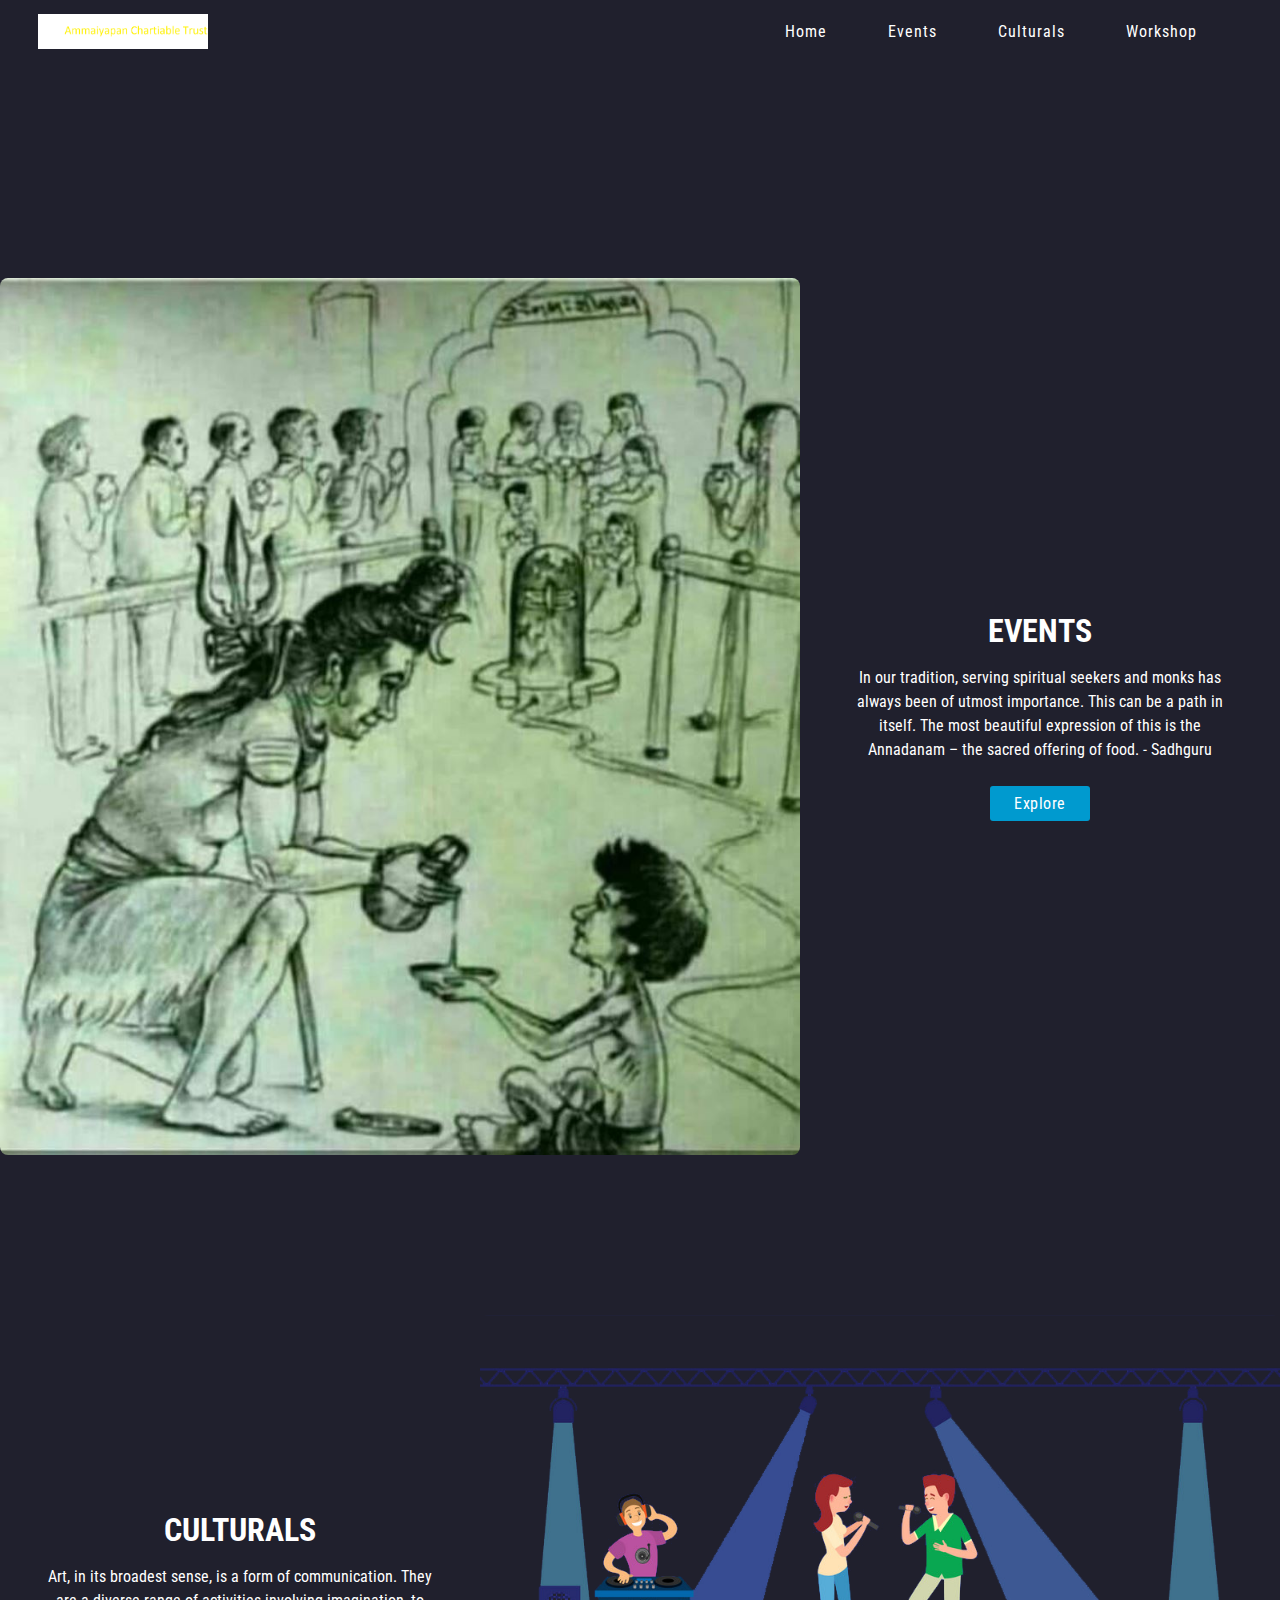
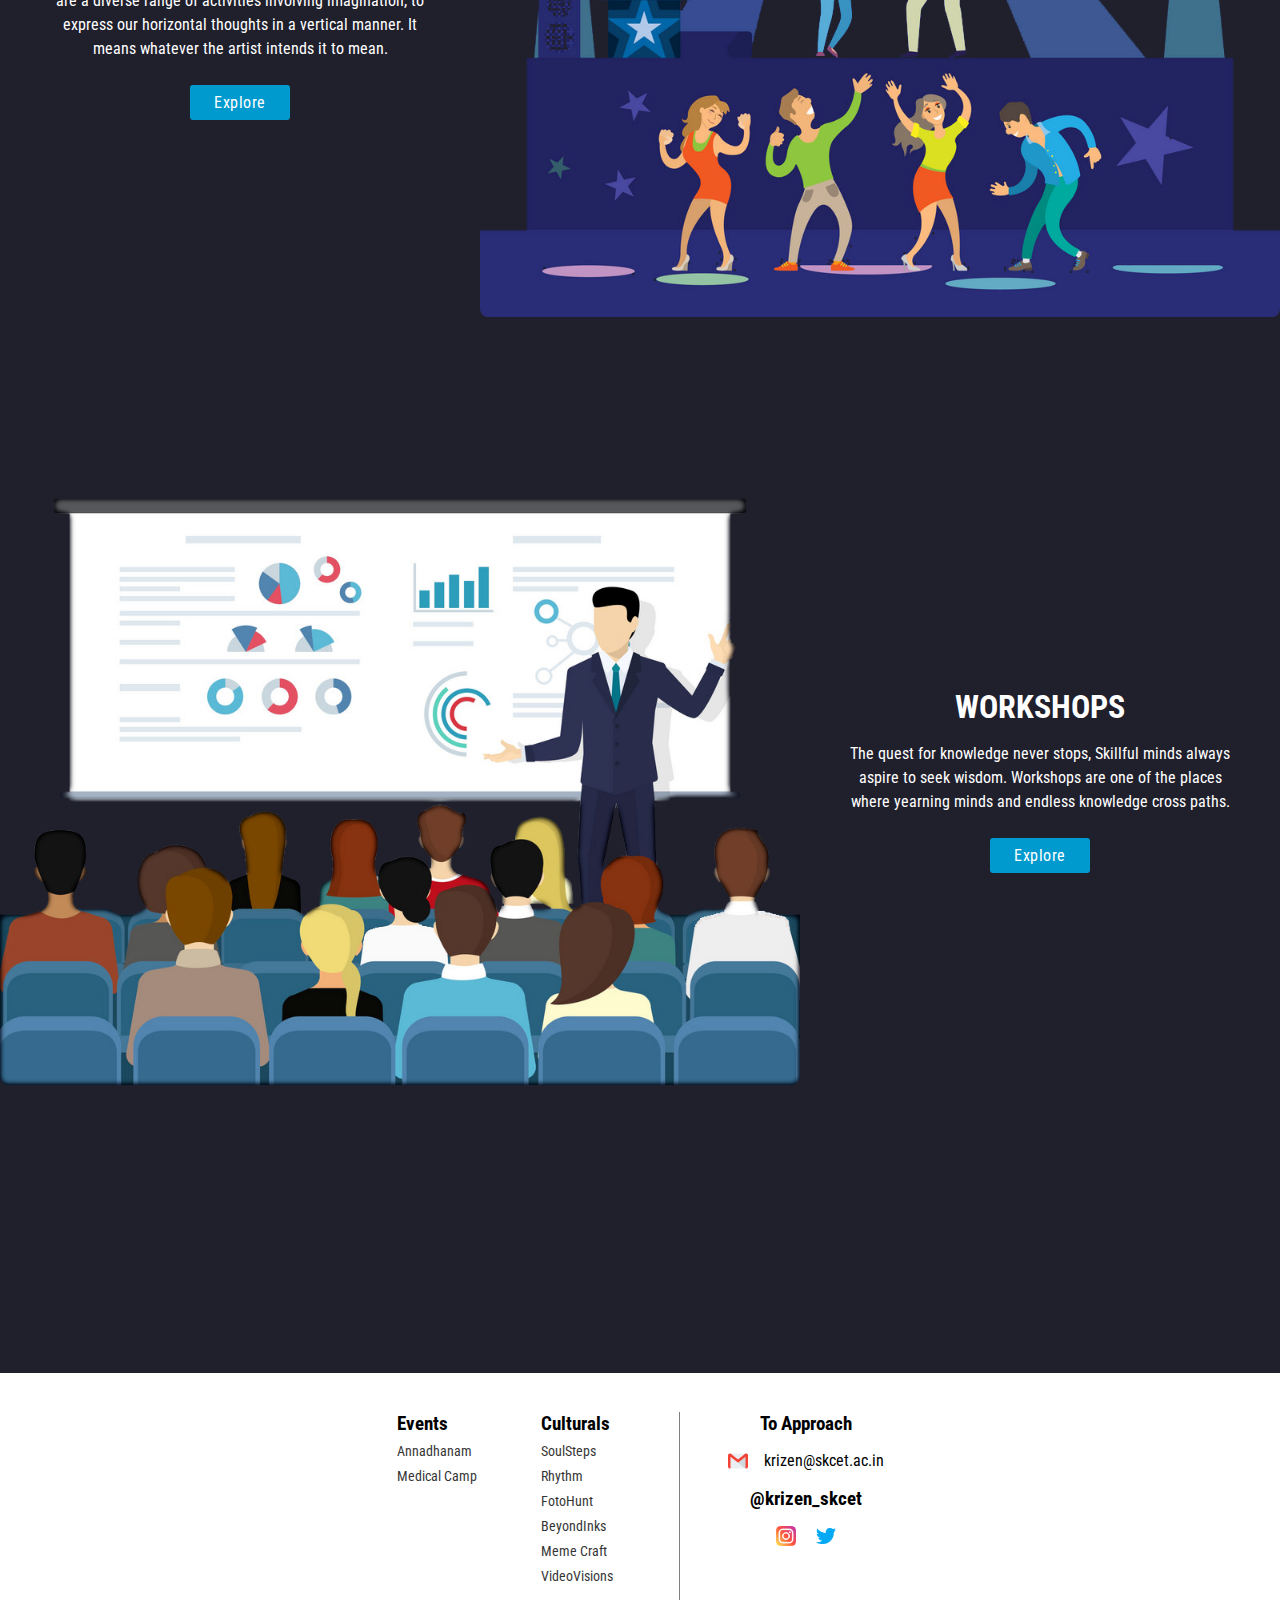
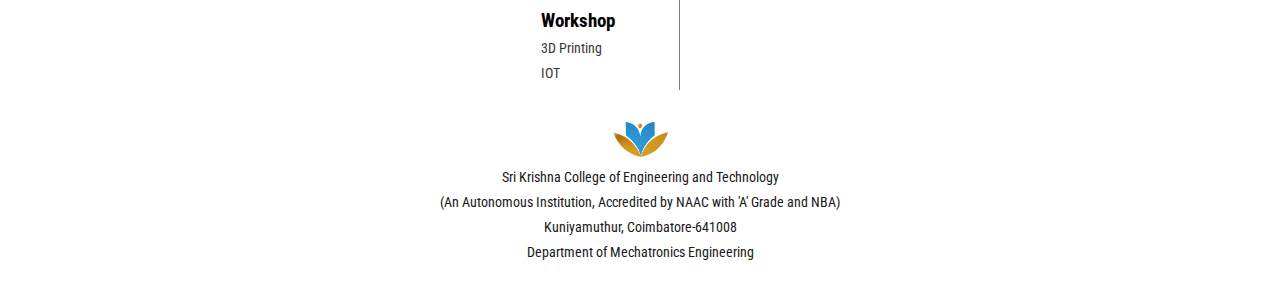
==== commit 10723137: "Changes 4" ====
--- a/index.html
+++ b/index.html
@@ -121,20 +121,11 @@
         <div class="footer__top">
             <div class="events__links">
               <div class="Technical__links">
-                <h3 class="link__title">Technical</h3>
-                <a href="/Html/Description/PaperPresentaion.html">Paper Presentation</a>
-                <a href="/Html/Description/ProjectPresentation.html">Project Presentation</a>
-                <a href="/Html/Description/LogiCode.html">LogiCode</a>
-                <a href="/Html/Description/FlashCode.html">FlashCode</a>
-                <a href="/Html/Description/CodeOClue.html">CodeOClue</a>
-                <a href="/Html/Description/WebAppDevelopment.html">WEB/APP development</a>
-                <a href="/Html/Description/ElectroLoop.html">Electro Loop</a>
-                <a href="/Html/Description/electrioQuiz.html">ElectrioQuiz</a>
-                <a href="/Html/Description/circuitTrack.html">CircuitTrack</a>
-                <a href="/Html/Description/MechaniQuiz.html">MechaniQuiz</a>
-                <a href="/Html/Description/cadFest.html">CadFest</a>
-                <a href="/Html/Description/interviewWind.html">Interviewind</a>
-              </div>
+                <h3 class="link__title">Events</h3>
+                <a href="/Html/Description/Annadhanam.html">Annadhanam</a>
+                <a href="/Html/Description/MedicalCamp.html">Medical Camp</a>
+              </div>
+
               <div class="secondary__events">
                 <div class="non-technical__links">
                   <h3 class="link__title">Culturals</h3>
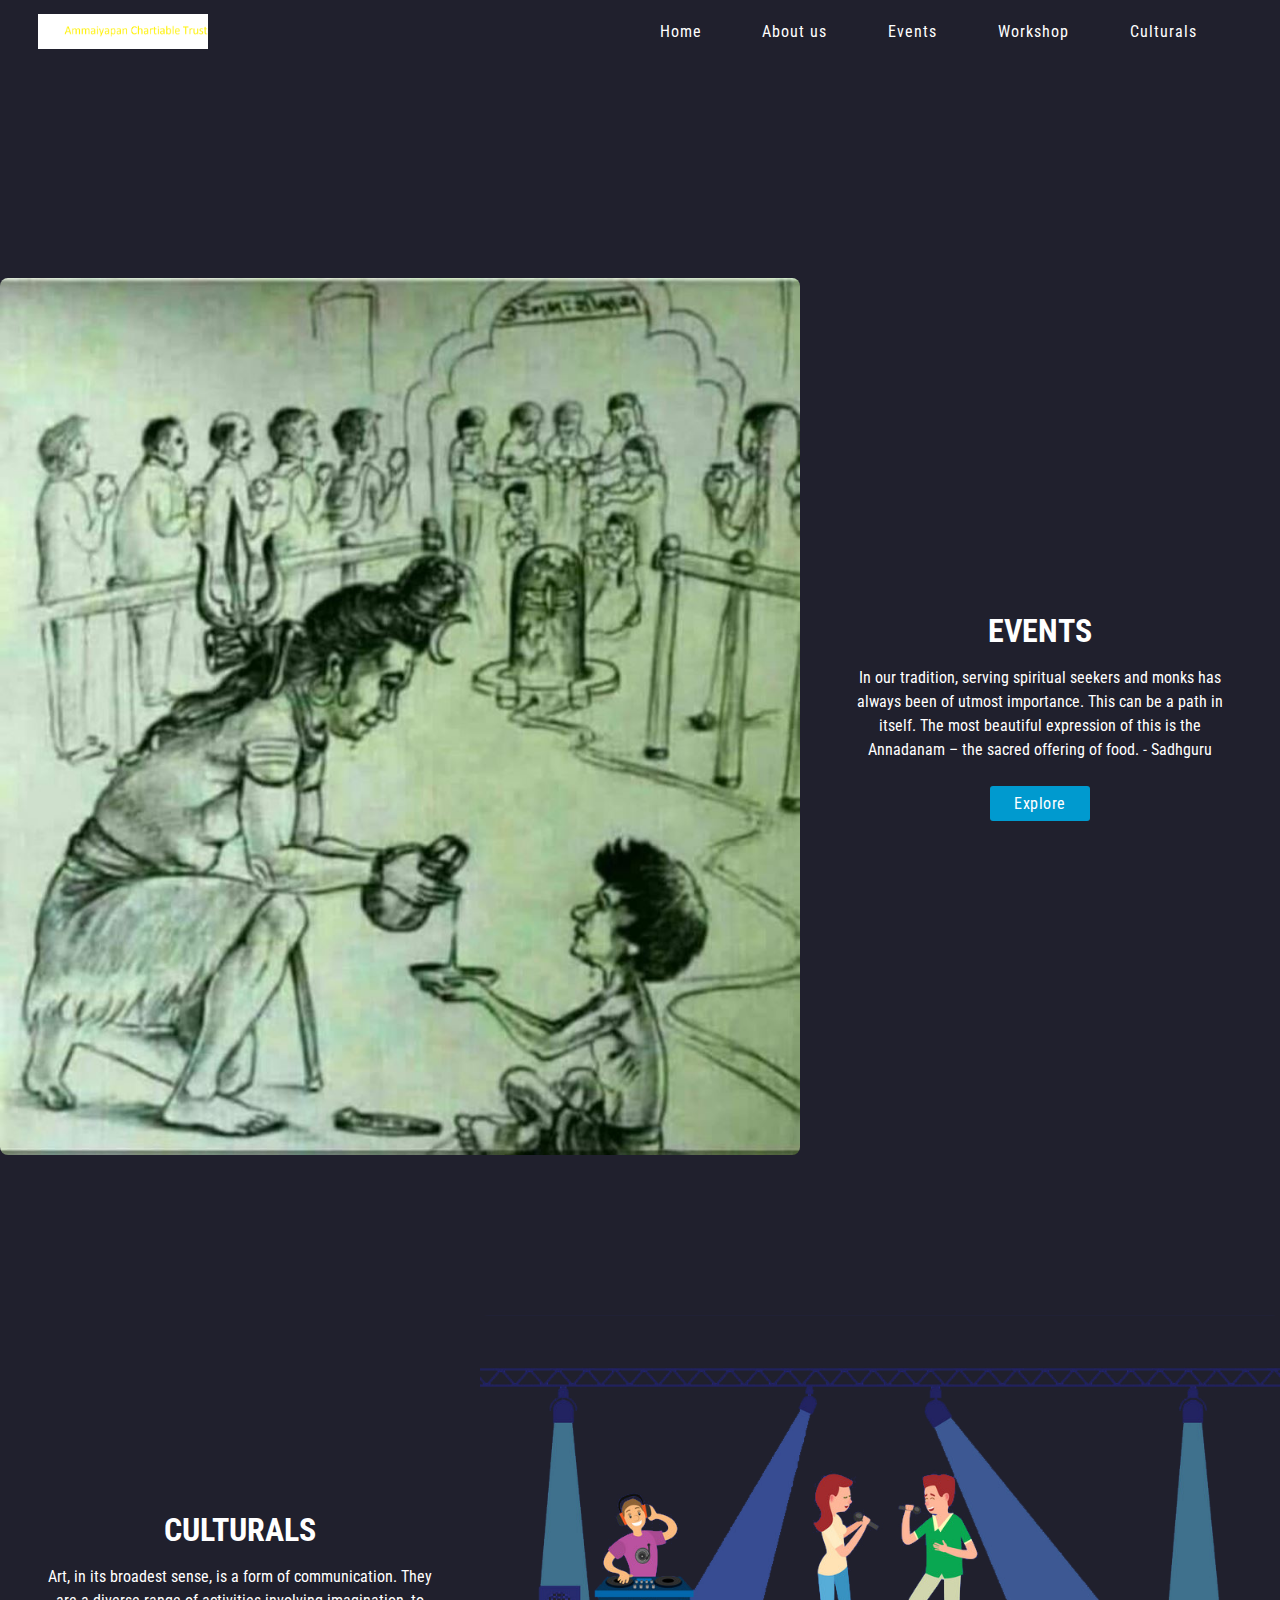
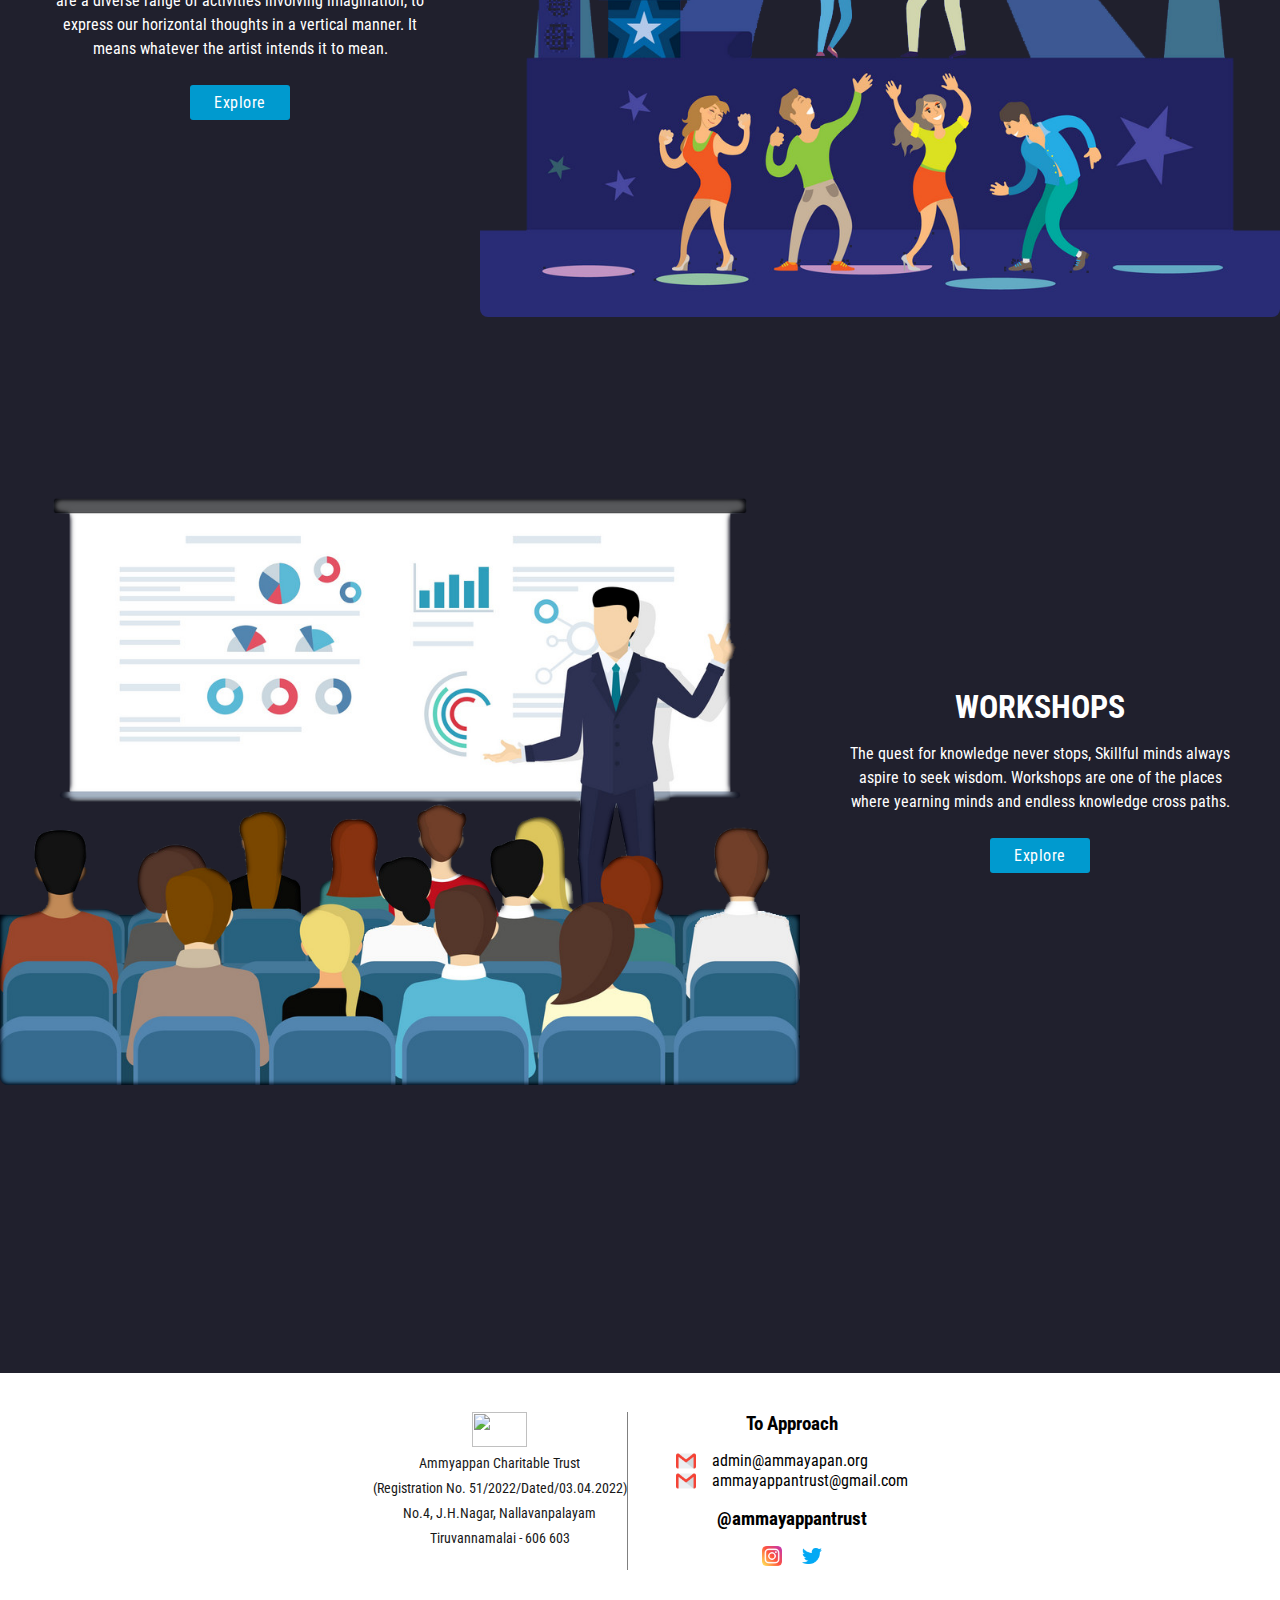
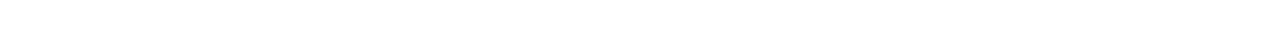
==== commit 364d8f93: "Changes 5" ====
--- a/index.html
+++ b/index.html
@@ -21,6 +21,9 @@
           <a href="/index.html">Home</a>
         </div>
 
+        <div class="nav__item">
+          <a href="/Html/Description/Aboutus.html">About us</a>
+        </div>
 
         <div class="nav__item">
           <a href="/Html/event pages/Events.html">Events</a>
@@ -30,6 +33,9 @@
           </div>
         </div>
 
+        <div class="nav__item">
+          <a href="/Html/event pages/workshop.html">Workshop</a>
+        </div>
 
 
         <div class="nav__item">
@@ -45,9 +51,7 @@
         </div>
 
 
-        <div class="nav__item">
-          <a href="/Html/event pages/workshop.html">Workshop</a>
-        </div>
+
       </div>
 
 
@@ -120,27 +124,12 @@
       <div class="footer__content">
         <div class="footer__top">
             <div class="events__links">
-              <div class="Technical__links">
-                <h3 class="link__title">Events</h3>
-                <a href="/Html/Description/Annadhanam.html">Annadhanam</a>
-                <a href="/Html/Description/MedicalCamp.html">Medical Camp</a>
-              </div>
-
-              <div class="secondary__events">
-                <div class="non-technical__links">
-                  <h3 class="link__title">Culturals</h3>
-                  <a href="/Html/Description/soulSteps.html">SoulSteps</a>
-                <a href="/Html/Description/rhythm.html">Rhythm</a>
-                <a href="/Html/Description/fotoHunt.html">FotoHunt</a>
-                <a href="/Html/Description/beyondInks.html">BeyondInks</a>
-                <a href="/Html/Description/memeCraft.html">Meme Craft</a>
-                <a href="/Html/Description/videoVision.html">VideoVisions</a>
-                </div>
-                <div class="workshop__links">
-                  <h3 class="link__title">Workshop</h3>
-                  <a href="/Html/event pages/workshop.html">3D Printing</a>
-                  <a href="/Html/event pages/workshop.html">IOT</a>
-                </div>
+              <div class="college">
+                <a href="http://ammayapan.org/"><img src="/resources/logo/ACTLogo.png" alt=""></a>
+                <p>Ammyappan Charitable Trust</p>
+                <p>(Registration No. 51/2022/Dated/03.04.2022)</p>
+                    <p>No.4, J.H.Nagar, Nallavanpalayam</p>
+                    <p>Tiruvannamalai - 606 603</p>
               </div>
             </div>
             <div class="footer__contact">
@@ -149,51 +138,46 @@
                     <h3 class="info__title">To Approach</h3>
                     <div class="info__mail">
                         <img class="sm__image" src="/resources/images/gmail.png" alt="">
-                        <a class="mail" href="mailto:krizen@skcet.ac.in">krizen@skcet.ac.in</a>
+                        <a class="mail" href="mailto:admin@ammayapan.org">admin@ammayapan.org</a>
                     </div>
+                    <div class="info__mail">
+                        <img class="sm__image" src="/resources/images/gmail.png" alt="">
+                        <a class="mail" href="mailto:ammayappantrust@gmail.com">ammayappantrust@gmail.com</a>
+                    </div>                    
                   </div>
                   <div class="contact__social">
-                    <h3 class="social__title">@krizen_skcet</h3>
-                    <a href="https://www.instagram.com/krizen_skcet/"><img class="sm__image insta" src="/resources/images/instagram.png" alt="instagram"></a>
-                    <a href="https://twitter.com/krizen_skcet"><img class="sm__image" src="/resources/images/twitter.png" alt="twitter"></a>
+                    <h3 class="social__title">@ammayappantrust</h3>
+                    <a href="https://www.instagram.com/ammayappantrust/"><img class="sm__image insta" src="/resources/images/instagram.png" alt="instagram"></a>
+                    <a href="https://twitter.com/ammayappantrust"><img class="sm__image" src="/resources/images/twitter.png" alt="twitter"></a>
                   </div>
               </div>
             </div>
         </div>
-        <div class="college">
-            <a href="http://www.skcet.ac.in/"><img src="/resources/logo/skcetLogo.png" alt=""></a>
-            <p>Sri Krishna College of Engineering and Technology</p>
-            <p>(An Autonomous Institution, Accredited by NAAC with 'A' Grade and NBA)</p>
-              <p>Kuniyamuthur, Coimbatore-641008</p>
-              <p>Department of Mechatronics Engineering</p>
-        </div>
-      </div>
+      </div>      
       <div class="footer__phone">
         <div class="phone__content">
-          <div class="top__content">
-            <a href="/Html/event pages/Technical.html">Technical</a>
-            <p>|</p>
-            <a href="/Html/event pages/nonTechnical.html">Culturals</a>
-            <p>|</p>
-            <a href="/Html/event pages/workshop.html">Workshop</a>
-          </div>
           <div class="middle__content">
               <div class="info__mail">
                 <img class="sm__image" src="/resources/images/gmail.png" alt="">
-                <a class="mail" href="mailto:krizen@skcet.ac.in">krizen@skcet.ac.in</a>
+                <a class="mail" href="mailto:admin@ammayapan.org">admin@ammayapan.org</a>
               </div>
+              <div class="info__mail">
+                <img class="sm__image" src="/resources/images/gmail.png" alt="">
+                <a class="mail" href="mailto:ammayappantrust@gmail.com">ammayappantrust@gmail.com</a>
+            </div> 
           </div>
           <div class="bottom__content">
-              <p>@krizen_skcet</p>
-              <a href="https://www.instagram.com/krizen_skcet/"><img class="sm__image insta" src="/resources/images/instagram.png" alt="instagram"></a>
-              <a href="https://twitter.com/krizen_skcet"><img class="sm__image" src="/resources/images/twitter.png" alt="twitter"></a>
+              <p>@ammayappantrust</p>
+              <a href="https://www.instagram.com/ammayappantrust/"><img class="sm__image insta" src="/resources/images/instagram.png" alt="instagram"></a>
+              <a href="https://twitter.com/ammayappantrust"><img class="sm__image" src="/resources/images/twitter.png" alt="twitter"></a>
           </div>
+
           <div class="college">
-              <a href="http://www.skcet.ac.in/"><img src="/resources/logo/skcetLogo.png" alt=""></a>
-              <p>Sri Krishna College of Engineering and Technology</p>
-              <p>(An Autonomous Institution, Accredited by NAAC with 'A' Grade and NBA)</p>
-              <p>Kuniyamuthur, Coimbatore-641008</p>
-              <p>Department of Mechatronics Engineering</p>
+            <a href="http://ammayapan.org/"><img src="/resources/logo/ACTLogo.png" alt=""></a>
+            <p>Ammyappan Charitable Trust</p>
+            <p>(Registration No. 51/2022/Dated/03.04.2022)</p>
+                <p>No.4, J.H.Nagar, Nallavanpalayam</p>
+                <p>Tiruvannamalai - 606 603</p>
           </div>
         </div>
       </div>
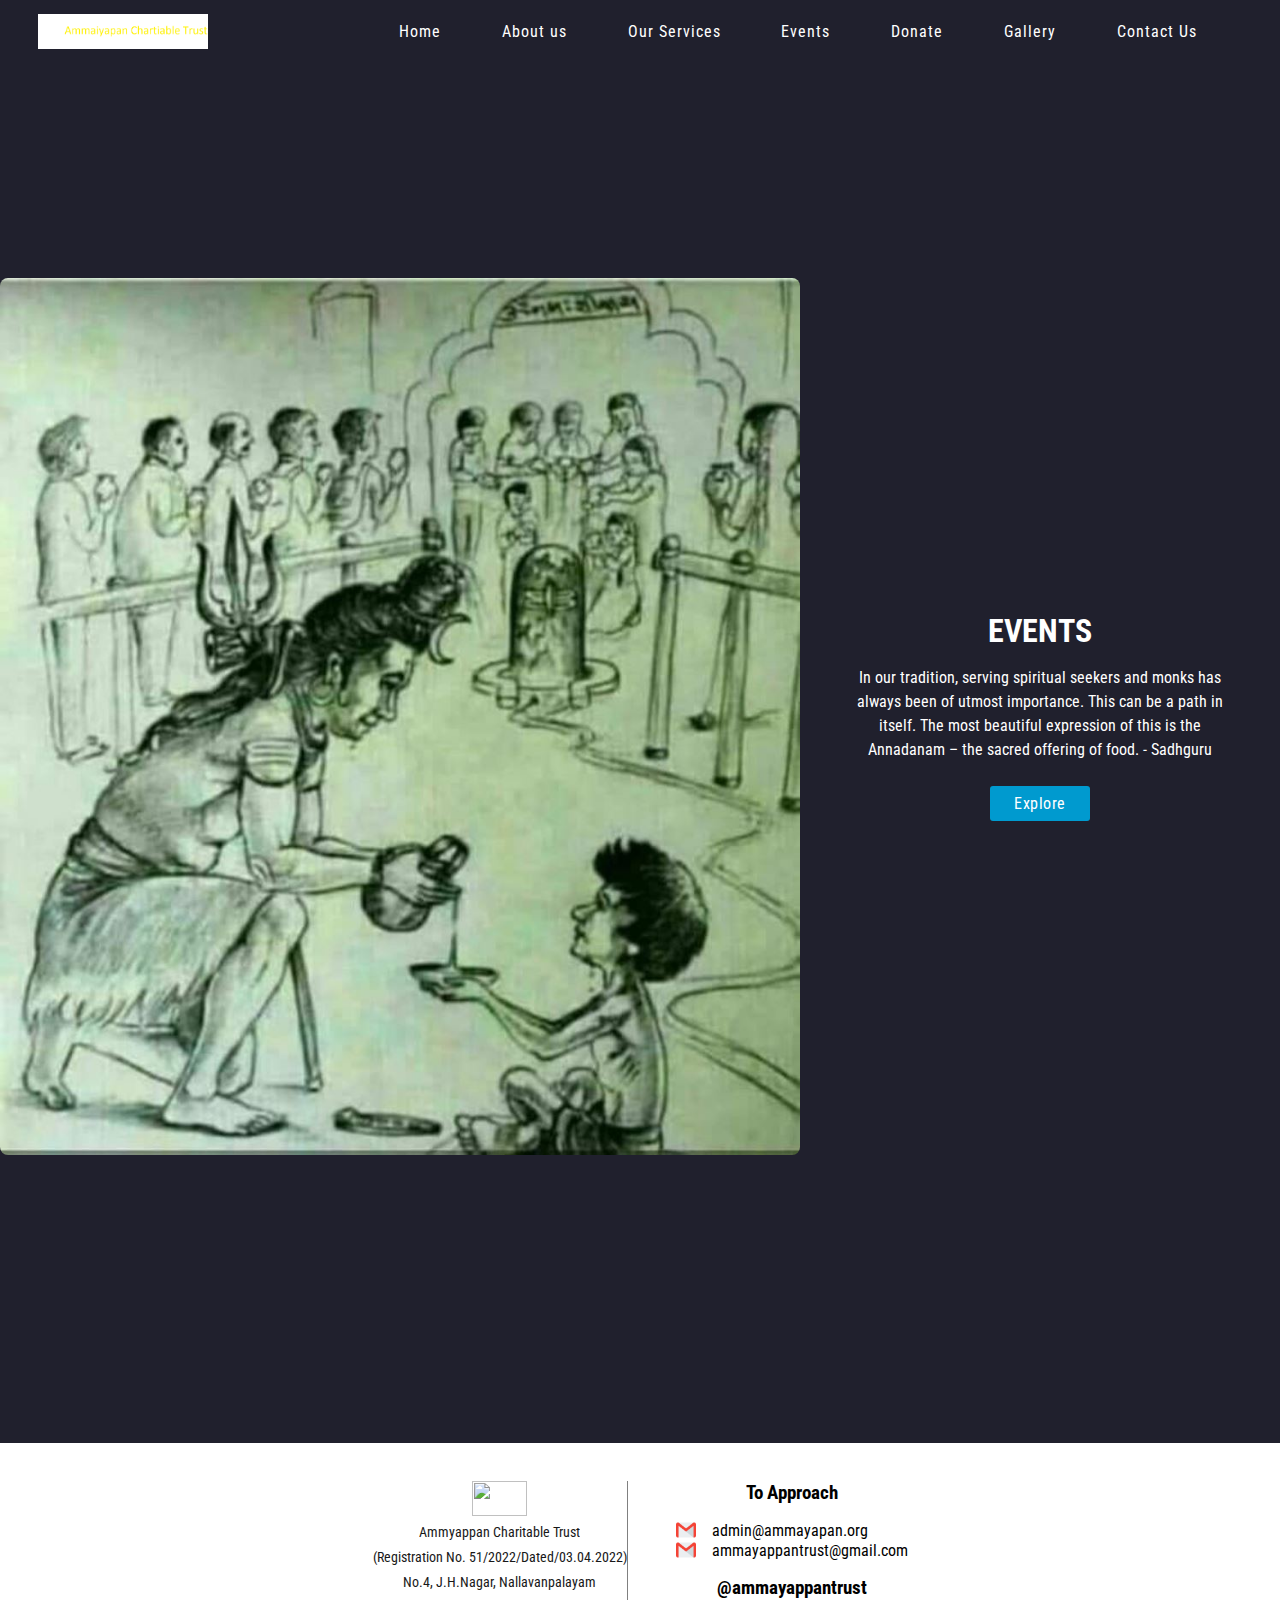
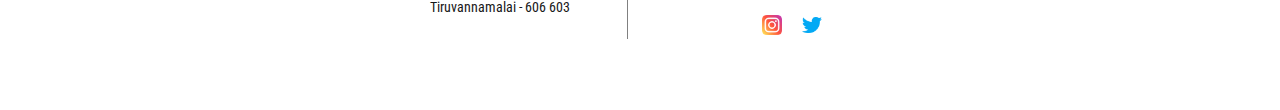
==== commit f304a02f: "Changes 6" ====
--- a/index.html
+++ b/index.html
@@ -17,12 +17,17 @@
     <header class="navigation">
       <img src="/resources/logo/ACT.png" alt="logo" class="logo skcetlogo">
       <div class="nav">
+
         <div class="nav__item">
           <a href="/index.html">Home</a>
         </div>
 
         <div class="nav__item">
-          <a href="/Html/Description/Aboutus.html">About us</a>
+          <a href="/Html/event pages/Aboutus.html">About us</a>
+        </div>
+
+        <div class="nav__item">
+          <a href="/Html/event pages/OurServices.html">Our Services</a>
         </div>
 
         <div class="nav__item">
@@ -34,26 +39,17 @@
         </div>
 
         <div class="nav__item">
-          <a href="/Html/event pages/workshop.html">Workshop</a>
+          <a href="/Html/event pages/Donate.html">Donate</a>
         </div>
 
+        <div class="nav__item">
+          <a href="/Html/event pages/Gallery.html">Gallery</a>
+        </div>
 
         <div class="nav__item">
-          <a href="/Html/event pages/nonTechnical.html">Culturals</a>
-          <div class="dropdown">
-            <a href="/Html/Description/soulSteps.html">SoulSteps</a>
-            <a href="/Html/Description/rhythm.html">Rhythm</a>
-            <a href="/Html/Description/fotoHunt.html">FotoHunt</a>
-            <a href="/Html/Description/beyondInks.html">BeyondInks</a>
-            <a href="/Html/Description/memeCraft.html">Meme Craft</a>
-            <a href="/Html/Description/videoVision.html">VideoVisions</a>
-          </div>
+          <a href="/Html/event pages/ContactUs.html">Contact Us</a>
         </div>
-
-
-
       </div>
-
 
       <div class="phone__nav">
         <div class="menu__btn">
@@ -62,9 +58,12 @@
         <div class="navbar">
           <div class="nav__links">
             <a href="/index.html">Home</a>
+            <a href="/Html/event pages/Aboutus.html">About us</a>
+            <a href="/Html/event pages/OurServices.html">Our Services</a>
             <a href="/Html/event pages/Events.html">Events</a>
-            <a href="/Html/event pages/nonTechnical.html">Culturals</a>
-            <a href="/Html/event pages/workshop.html">Workshop</a>
+            <a href="/Html/event pages/Donate.html">Donate</a>
+            <a href="/Html/event pages/Gallery.html">Gallery</a>
+            <a href="/Html/event pages/ContactUs.html">Contact Us</a>
           </div>
         </div>
       </div>
@@ -87,34 +86,6 @@
               In our tradition, serving spiritual seekers and monks has always been of utmost importance. This can be a path in itself. The most beautiful expression of this is the Annadanam – the sacred offering of food. - Sadhguru
             </p>
             <a href="/Html/event pages/Events.html" class="event__overview">Explore</a>
-          </div>
-        </div>
-      </div>
-
-
-      <div class="event second">
-        <div class="event__div second_event">
-          <div class="inner__content">
-            <h3 class="event__title">CULTURALS</h3>
-            <p class="event__description">
-              Art, in its broadest sense, is a form of communication. They are a diverse range of activities involving imagination, to express our horizontal thoughts in a vertical manner. It means whatever the artist intends it to mean.
-            </p>
-            <a href="/Html/event pages/nonTechnical.html" class="event__overview">Explore</a>
-          </div>
-        </div>
-        <img class="event__image second_image" src="/resources/images/culturals vector.png" alt="" />
-      </div>
-
-
-      <div class="event">
-        <img class="event__image" src="/resources/images/workshopVector.png" alt="" />
-        <div class="event__div">
-          <div class="inner__content">
-            <h3 class="event__title">WORKSHOPS</h3>
-            <p class="event__description">
-              The quest for knowledge never stops, Skillful minds always aspire to seek wisdom. Workshops are one of the places where yearning minds and endless knowledge cross paths.
-            </p>
-            <a href="/Html/event pages/workshop.html" class="event__overview">Explore</a>
           </div>
         </div>
       </div>
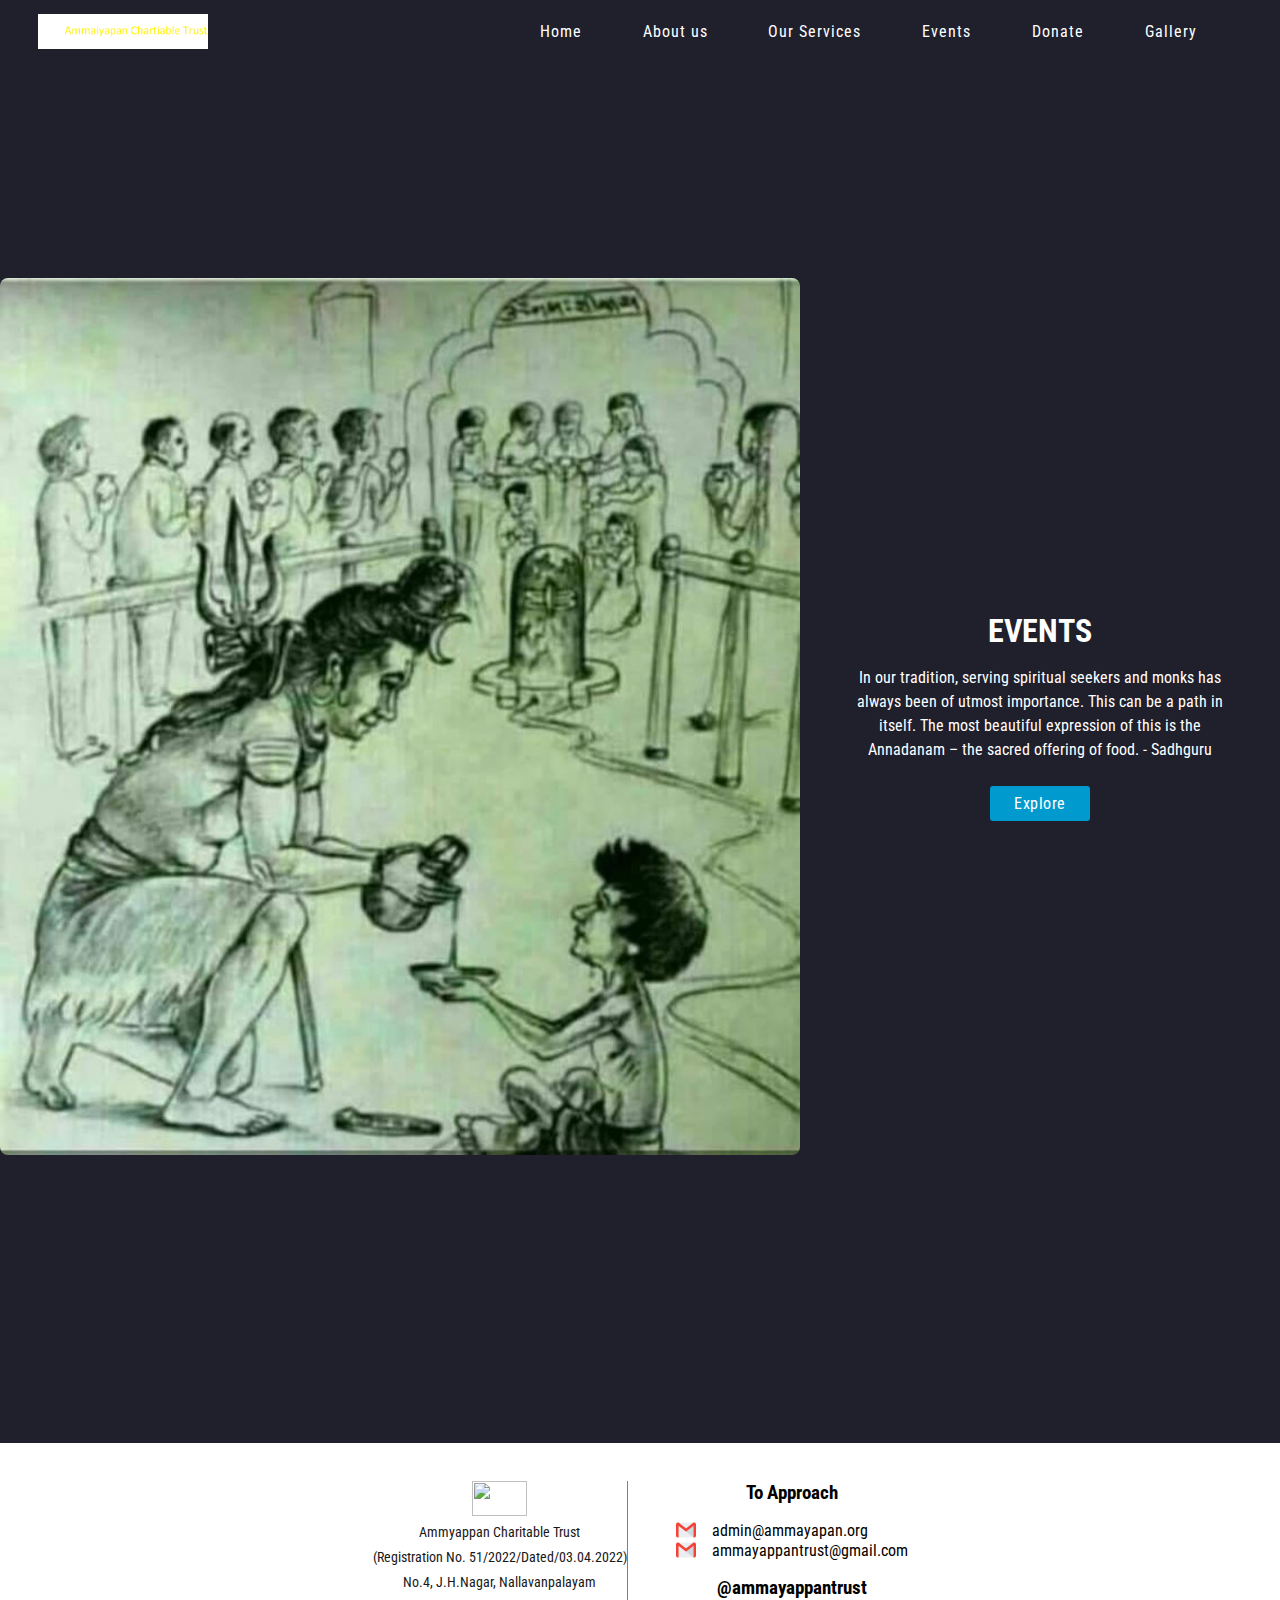
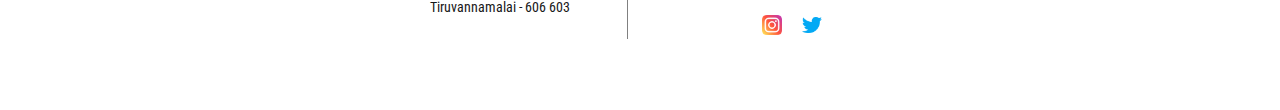
==== commit 9082ac1e: "Changes 7" ====
--- a/index.html
+++ b/index.html
@@ -17,19 +17,15 @@
     <header class="navigation">
       <img src="/resources/logo/ACT.png" alt="logo" class="logo skcetlogo">
       <div class="nav">
-
         <div class="nav__item">
           <a href="/index.html">Home</a>
         </div>
-
         <div class="nav__item">
           <a href="/Html/event pages/Aboutus.html">About us</a>
         </div>
-
         <div class="nav__item">
           <a href="/Html/event pages/OurServices.html">Our Services</a>
         </div>
-
         <div class="nav__item">
           <a href="/Html/event pages/Events.html">Events</a>
           <div class="dropdown">
@@ -37,17 +33,11 @@
             <a href="/Html/Description/MedicalCamp.html">Medical Camp</a>
           </div>
         </div>
-
         <div class="nav__item">
           <a href="/Html/event pages/Donate.html">Donate</a>
         </div>
-
         <div class="nav__item">
           <a href="/Html/event pages/Gallery.html">Gallery</a>
-        </div>
-
-        <div class="nav__item">
-          <a href="/Html/event pages/ContactUs.html">Contact Us</a>
         </div>
       </div>
 
@@ -63,7 +53,6 @@
             <a href="/Html/event pages/Events.html">Events</a>
             <a href="/Html/event pages/Donate.html">Donate</a>
             <a href="/Html/event pages/Gallery.html">Gallery</a>
-            <a href="/Html/event pages/ContactUs.html">Contact Us</a>
           </div>
         </div>
       </div>
